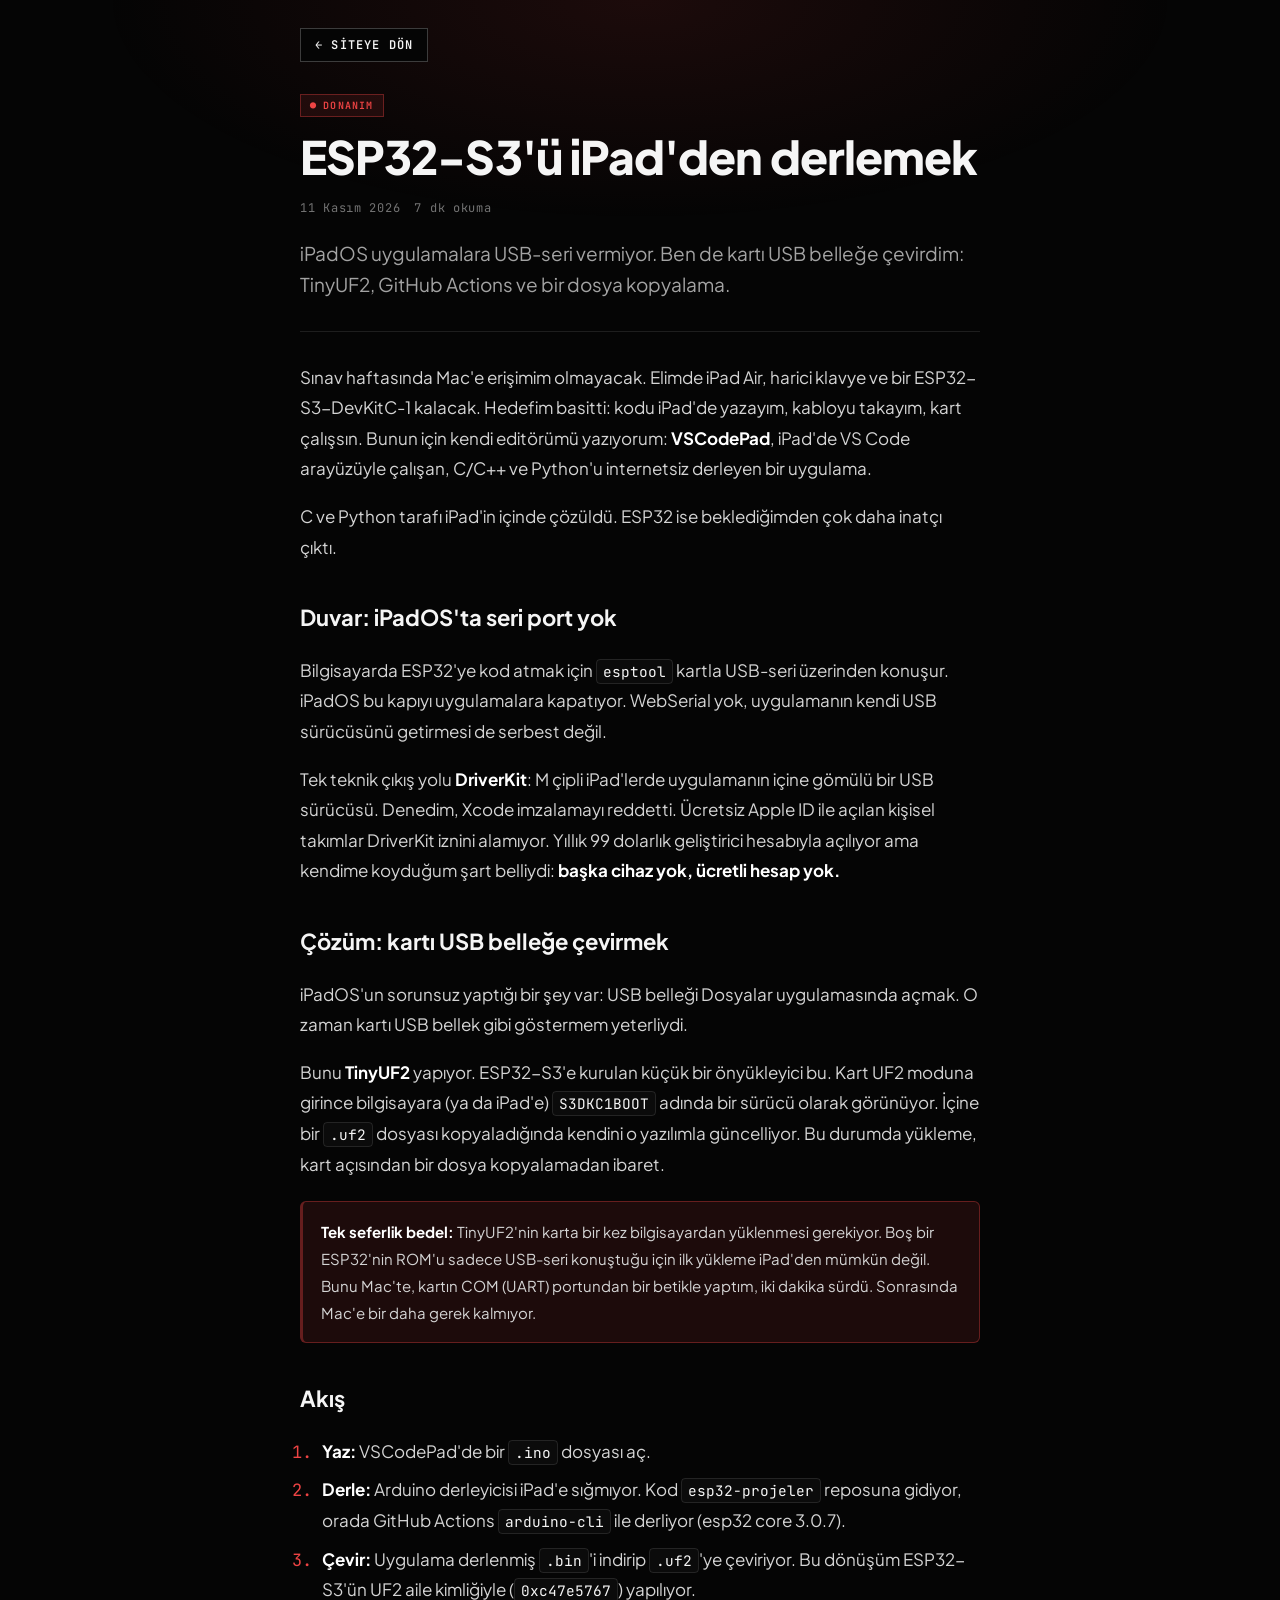
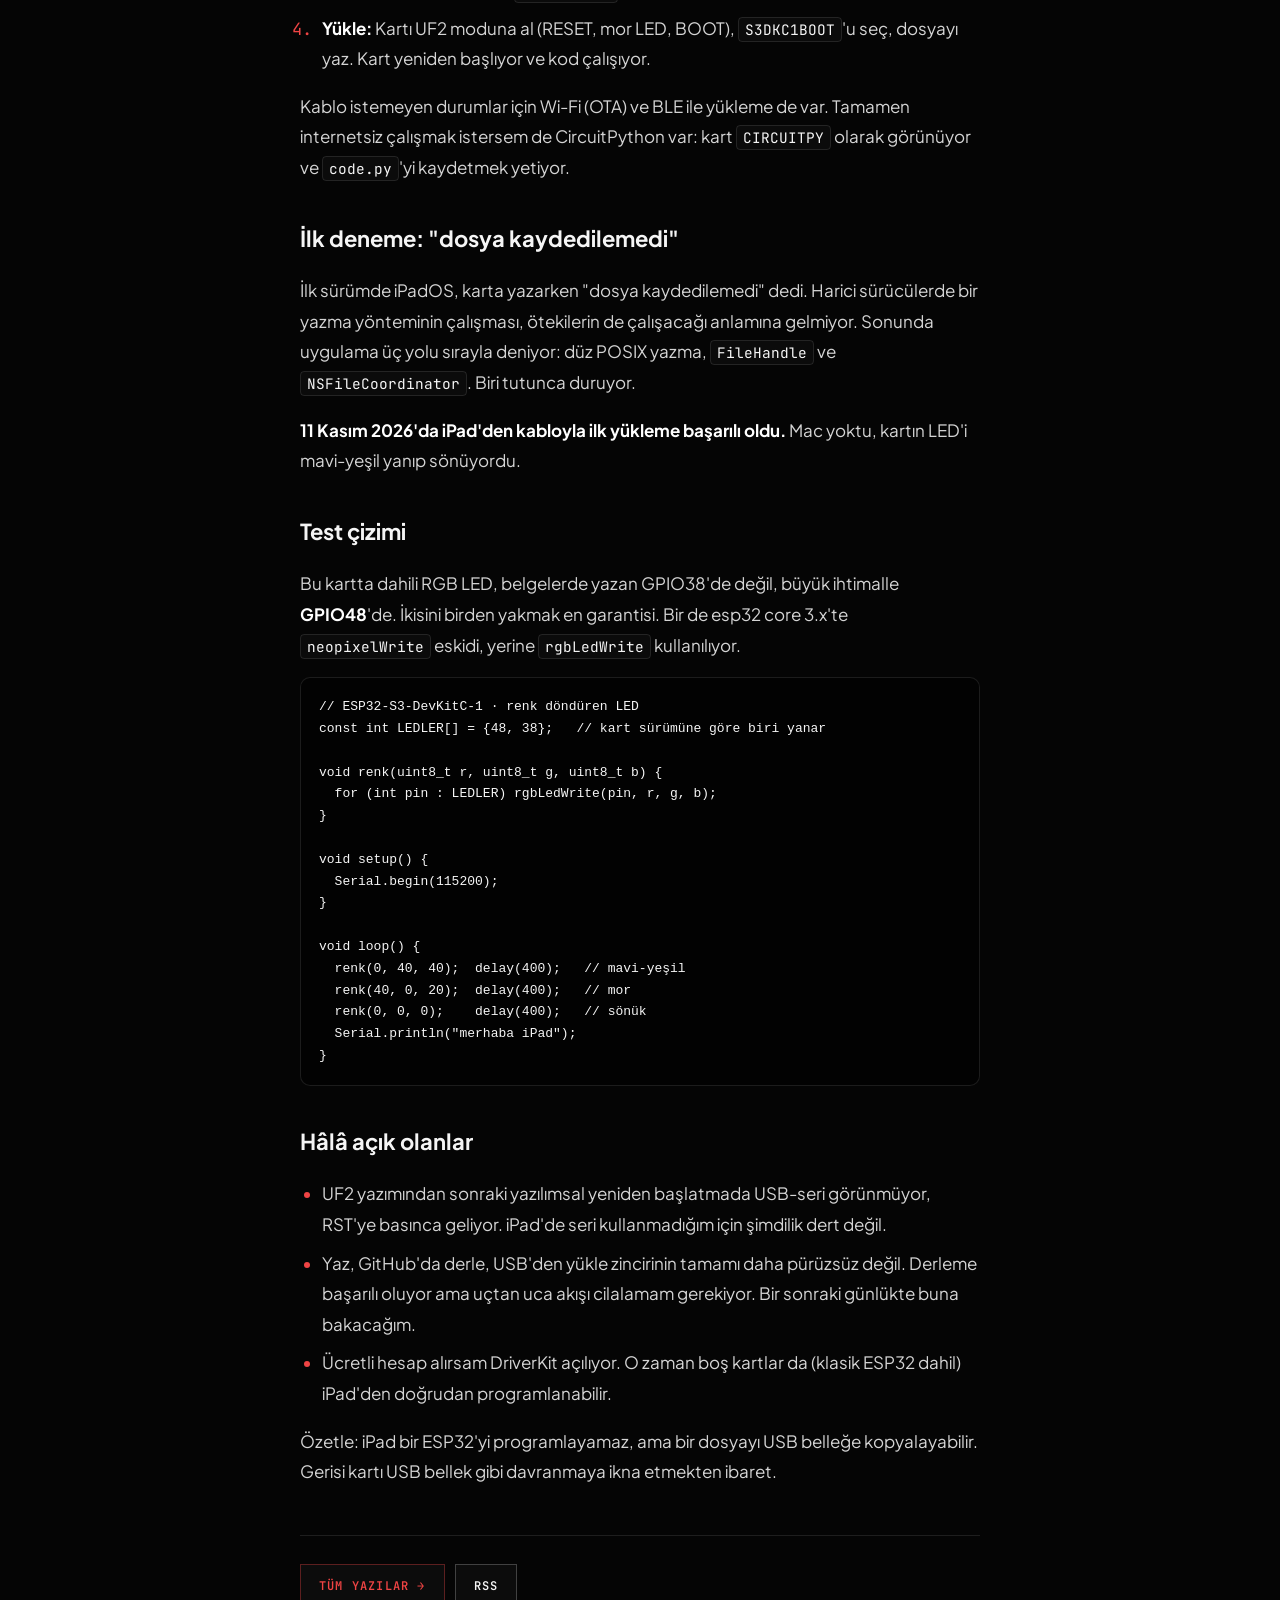
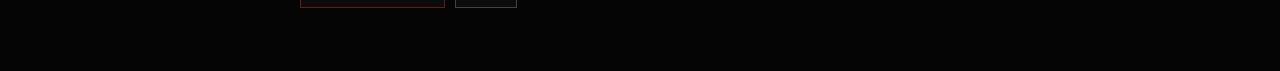
==== yazi/esp32-ipadden-derlemek/index.html @ 63885680 "İlk sürüm" ====
<!doctype html>
<html lang="tr">
<head>
<meta charset="utf-8">
<meta name="viewport" content="width=device-width, initial-scale=1">
<title>ESP32-S3&#x27;ü iPad&#x27;den derlemek · Kayra · Minik.Dev</title>
<meta name="description" content="iPadOS uygulamalara USB-seri vermiyor. Ben de kartı USB belleğe çevirdim: TinyUF2, GitHub Actions ve bir dosya kopyalama.">
<!-- OTOMATİK ÜRETİLDİ: tools/yayin.py. Elle düzenleme; content.js'i değiştirip betiği çalıştır. -->
<link rel="canonical" href="https://minikdev-web.vercel.app/yazi/esp32-ipadden-derlemek/">
<meta property="og:type" content="article">
<meta property="og:site_name" content="Kayra · Minik.Dev">
<meta property="og:locale" content="tr_TR">
<meta property="og:title" content="ESP32-S3&#x27;ü iPad&#x27;den derlemek">
<meta property="og:description" content="iPadOS uygulamalara USB-seri vermiyor. Ben de kartı USB belleğe çevirdim: TinyUF2, GitHub Actions ve bir dosya kopyalama.">
<meta property="og:url" content="https://minikdev-web.vercel.app/yazi/esp32-ipadden-derlemek/">
<meta property="og:image" content="https://minikdev-web.vercel.app/img/og.png">
<meta property="og:image:width" content="1200">
<meta property="og:image:height" content="630">
<meta name="twitter:card" content="summary_large_image">
<meta name="twitter:title" content="ESP32-S3&#x27;ü iPad&#x27;den derlemek">
<meta name="twitter:description" content="iPadOS uygulamalara USB-seri vermiyor. Ben de kartı USB belleğe çevirdim: TinyUF2, GitHub Actions ve bir dosya kopyalama.">
<meta name="twitter:image" content="https://minikdev-web.vercel.app/img/og.png">
<meta name="theme-color" content="#050505">
<link rel="alternate" type="application/rss+xml" title="Kayra · Minik.Dev" href="https://minikdev-web.vercel.app/feed.xml">
<meta property="article:published_time" content="2026-11-11">
<script type="application/ld+json">{"@context": "https://schema.org", "@type": "BlogPosting", "headline": "ESP32-S3'ü iPad'den derlemek", "description": "iPadOS uygulamalara USB-seri vermiyor. Ben de kartı USB belleğe çevirdim: TinyUF2, GitHub Actions ve bir dosya kopyalama.", "datePublished": "2026-11-11", "inLanguage": "tr", "author": {"@type": "Person", "name": "Kayra", "url": "https://minikdev-web.vercel.app/"}, "mainEntityOfPage": "https://minikdev-web.vercel.app/yazi/esp32-ipadden-derlemek/", "image": "https://minikdev-web.vercel.app/img/og.png"}</script>
<link rel="icon" href="/img/favicon.svg" type="image/svg+xml">
<link rel="apple-touch-icon" href="/img/apple-touch-icon.png">
<link rel="preconnect" href="https://fonts.googleapis.com">
<link rel="preconnect" href="https://fonts.gstatic.com" crossorigin>
<link href="https://fonts.googleapis.com/css2?family=Bebas+Neue&family=Instrument+Serif:ital@1&family=JetBrains+Mono:wght@400;600&family=Plus+Jakarta+Sans:wght@400;500;600;700;800&display=swap" rel="stylesheet">
<link rel="stylesheet" href="/css/style.css">
<style>
  .reader.sayfa{position:static;background:none;backdrop-filter:none;-webkit-backdrop-filter:none;animation:none}
  .yazi-alt{display:flex;flex-wrap:wrap;gap:10px;margin-top:48px;padding-top:28px;border-top:1px solid var(--line)}
  .yazi-meta{display:flex;gap:14px;font:12px var(--mono);letter-spacing:.06em;color:var(--dim)}
</style>
</head>
<body>
<div class="reader sayfa">
  <div class="reader-inner">
    <a class="reader-close" href="/#yazilar">← SİTEYE DÖN</a>
    <article>
      <span class="pill">DONANIM</span>
      <h1>ESP32-S3&#x27;ü iPad&#x27;den derlemek</h1>
      <div class="yazi-meta"><time datetime="2026-11-11">11 Kasım 2026</time><span>7 dk okuma</span></div>
      <p class="lede">iPadOS uygulamalara USB-seri vermiyor. Ben de kartı USB belleğe çevirdim: TinyUF2, GitHub Actions ve bir dosya kopyalama.</p>
      <div class="body">
        <p>Sınav haftasında Mac'e erişimim olmayacak. Elimde iPad Air, harici klavye ve bir ESP32-S3-DevKitC-1 kalacak. Hedefim basitti: kodu iPad'de yazayım, kabloyu takayım, kart çalışsın. Bunun için kendi editörümü yazıyorum: <b>VSCodePad</b>, iPad'de VS Code arayüzüyle çalışan, C/C++ ve Python'u internetsiz derleyen bir uygulama.</p>
        <p>C ve Python tarafı iPad'in içinde çözüldü. ESP32 ise beklediğimden çok daha inatçı çıktı.</p>

        <h3>Duvar: iPadOS'ta seri port yok</h3>
        <p>Bilgisayarda ESP32'ye kod atmak için <code>esptool</code> kartla USB-seri üzerinden konuşur. iPadOS bu kapıyı uygulamalara kapatıyor. WebSerial yok, uygulamanın kendi USB sürücüsünü getirmesi de serbest değil.</p>
        <p>Tek teknik çıkış yolu <b>DriverKit</b>: M çipli iPad'lerde uygulamanın içine gömülü bir USB sürücüsü. Denedim, Xcode imzalamayı reddetti. Ücretsiz Apple ID ile açılan kişisel takımlar DriverKit iznini alamıyor. Yıllık 99 dolarlık geliştirici hesabıyla açılıyor ama kendime koyduğum şart belliydi: <b>başka cihaz yok, ücretli hesap yok.</b></p>

        <h3>Çözüm: kartı USB belleğe çevirmek</h3>
        <p>iPadOS'un sorunsuz yaptığı bir şey var: USB belleği Dosyalar uygulamasında açmak. O zaman kartı USB bellek gibi göstermem yeterliydi.</p>
        <p>Bunu <b>TinyUF2</b> yapıyor. ESP32-S3'e kurulan küçük bir önyükleyici bu. Kart UF2 moduna girince bilgisayara (ya da iPad'e) <code>S3DKC1BOOT</code> adında bir sürücü olarak görünüyor. İçine bir <code>.uf2</code> dosyası kopyaladığında kendini o yazılımla güncelliyor. Bu durumda yükleme, kart açısından bir dosya kopyalamadan ibaret.</p>
        <div class="note"><b>Tek seferlik bedel:</b> TinyUF2'nin karta bir kez bilgisayardan yüklenmesi gerekiyor. Boş bir ESP32'nin ROM'u sadece USB-seri konuştuğu için ilk yükleme iPad'den mümkün değil. Bunu Mac'te, kartın COM (UART) portundan bir betikle yaptım, iki dakika sürdü. Sonrasında Mac'e bir daha gerek kalmıyor.</div>

        <h3>Akış</h3>
        <ol>
          <li><b>Yaz:</b> VSCodePad'de bir <code>.ino</code> dosyası aç.</li>
          <li><b>Derle:</b> Arduino derleyicisi iPad'e sığmıyor. Kod <code>esp32-projeler</code> reposuna gidiyor, orada GitHub Actions <code>arduino-cli</code> ile derliyor (esp32 core 3.0.7).</li>
          <li><b>Çevir:</b> Uygulama derlenmiş <code>.bin</code>'i indirip <code>.uf2</code>'ye çeviriyor. Bu dönüşüm ESP32-S3'ün UF2 aile kimliğiyle (<code>0xc47e5767</code>) yapılıyor.</li>
          <li><b>Yükle:</b> Kartı UF2 moduna al (RESET, mor LED, BOOT), <code>S3DKC1BOOT</code>'u seç, dosyayı yaz. Kart yeniden başlıyor ve kod çalışıyor.</li>
        </ol>
        <p>Kablo istemeyen durumlar için Wi-Fi (OTA) ve BLE ile yükleme de var. Tamamen internetsiz çalışmak istersem de CircuitPython var: kart <code>CIRCUITPY</code> olarak görünüyor ve <code>code.py</code>'yi kaydetmek yetiyor.</p>

        <h3>İlk deneme: "dosya kaydedilemedi"</h3>
        <p>İlk sürümde iPadOS, karta yazarken "dosya kaydedilemedi" dedi. Harici sürücülerde bir yazma yönteminin çalışması, ötekilerin de çalışacağı anlamına gelmiyor. Sonunda uygulama üç yolu sırayla deniyor: düz POSIX yazma, <code>FileHandle</code> ve <code>NSFileCoordinator</code>. Biri tutunca duruyor.</p>
        <p><b>11 Kasım 2026'da iPad'den kabloyla ilk yükleme başarılı oldu.</b> Mac yoktu, kartın LED'i mavi-yeşil yanıp sönüyordu.</p>

        <h3>Test çizimi</h3>
        <p>Bu kartta dahili RGB LED, belgelerde yazan GPIO38'de değil, büyük ihtimalle <b>GPIO48</b>'de. İkisini birden yakmak en garantisi. Bir de esp32 core 3.x'te <code>neopixelWrite</code> eskidi, yerine <code>rgbLedWrite</code> kullanılıyor.</p>
        <pre><code>// ESP32-S3-DevKitC-1 · renk döndüren LED
const int LEDLER[] = {48, 38};   // kart sürümüne göre biri yanar

void renk(uint8_t r, uint8_t g, uint8_t b) {
  for (int pin : LEDLER) rgbLedWrite(pin, r, g, b);
}

void setup() {
  Serial.begin(115200);
}

void loop() {
  renk(0, 40, 40);  delay(400);   // mavi-yeşil
  renk(40, 0, 20);  delay(400);   // mor
  renk(0, 0, 0);    delay(400);   // sönük
  Serial.println("merhaba iPad");
}</code></pre>

        <h3>Hâlâ açık olanlar</h3>
        <ul>
          <li>UF2 yazımından sonraki yazılımsal yeniden başlatmada USB-seri görünmüyor, RST'ye basınca geliyor. iPad'de seri kullanmadığım için şimdilik dert değil.</li>
          <li>Yaz, GitHub'da derle, USB'den yükle zincirinin tamamı daha pürüzsüz değil. Derleme başarılı oluyor ama uçtan uca akışı cilalamam gerekiyor. Bir sonraki günlükte buna bakacağım.</li>
          <li>Ücretli hesap alırsam DriverKit açılıyor. O zaman boş kartlar da (klasik ESP32 dahil) iPad'den doğrudan programlanabilir.</li>
        </ul>
        <p>Özetle: iPad bir ESP32'yi programlayamaz, ama bir dosyayı USB belleğe kopyalayabilir. Gerisi kartı USB bellek gibi davranmaya ikna etmekten ibaret.</p></div>
    </article>
    <div class="yazi-alt">
      <a class="btn" href="/#yazilar">TÜM YAZILAR →</a>
      <a class="btn ghost" href="/feed.xml">RSS</a>
    </div>
  </div>
</div>
</body>
</html>
---- css/style.css ----
/* ===== RENKLER VE FONTLAR: hepsi buradan değişir ===== */
:root{
  --bg:#050505; --surface:#0b0b0b; --card:rgba(15,15,15,.82); --card-hi:rgba(22,22,22,.92);
  --line:rgba(255,255,255,.10); --line2:rgba(255,255,255,.22);
  --text:#f5f5f5; --muted:#a3a3a3; --dim:#737373; --white:#fff;
  --red:#ef4444; --red-rgb:239,68,68; --red-dim:rgba(239,68,68,.10); --red-line:rgba(239,68,68,.35);
  --green:#4ade80; --amber:#fbbf24;
  --display:'Bebas Neue',Impact,sans-serif;
  --sans:'Plus Jakarta Sans',-apple-system,BlinkMacSystemFont,'Segoe UI',Roboto,sans-serif;
  --mono:'JetBrains Mono',ui-monospace,monospace;
  --script:'Instrument Serif',Georgia,serif;
  --ease:cubic-bezier(.16,1,.3,1);
  --r:14px;
}
*{box-sizing:border-box}
html{scroll-behavior:smooth;scroll-padding-top:90px}
body{margin:0;background:var(--bg);color:var(--text);font:16px/1.65 var(--sans);overflow-x:hidden;-webkit-font-smoothing:antialiased}
body::before{content:'';position:fixed;inset:0;pointer-events:none;z-index:-1;
  background:radial-gradient(ellipse 60% 35% at 50% 0%,rgba(var(--red-rgb),.10),transparent 70%)}
a{color:inherit;text-decoration:none}
img{max-width:100%;display:block}
button{font:inherit;color:inherit}
.wrap{max-width:1120px;margin:0 auto;padding:0 20px}
:focus-visible{outline:2px solid var(--red);outline-offset:3px}

/* ===== MENÜ ===== */
/* Sol üstteki düğme grubu */
.nav{position:fixed;top:14px;left:14px;z-index:50;display:flex;align-items:center;gap:10px;
  padding:5px 14px 5px 5px;border:1px solid var(--line);border-radius:40px;
  background:rgba(8,8,8,.72);backdrop-filter:blur(16px);-webkit-backdrop-filter:blur(16px)}
.nav-toggle{display:grid;align-content:center;justify-items:start;gap:4px;width:34px;height:34px;padding:0 9px;border:1px solid var(--line2);
  border-radius:50%;background:transparent;cursor:pointer;transition:.18s var(--ease)}
.nav-toggle i{display:block;height:1.5px;width:100%;background:var(--text);border-radius:2px;transition:.25s var(--ease)}
.nav-toggle i:nth-child(2){width:65%}
.nav-toggle:hover{border-color:var(--red);background:var(--red-dim)}
.nav-toggle:hover i:nth-child(2){width:100%}
.logo{display:flex;align-items:center;gap:8px;font:600 12px var(--mono);letter-spacing:.1em}
.logo b{display:grid;place-items:center;width:30px;height:30px;border-radius:8px;background:var(--red);color:var(--bg);font:400 18px var(--display)}

/* Soldan kayan menü */
.side-scrim{position:fixed;inset:0;z-index:97;background:rgba(0,0,0,.55);backdrop-filter:blur(3px);-webkit-backdrop-filter:blur(3px);
  opacity:0;pointer-events:none;transition:opacity .35s var(--ease)}
.side{position:fixed;top:0;left:0;bottom:0;z-index:98;display:flex;flex-direction:column;width:min(300px,84vw);padding:14px 14px 18px;
  border-right:1px solid var(--line);background:rgba(8,8,8,.94);backdrop-filter:blur(18px);-webkit-backdrop-filter:blur(18px);
  transform:translateX(-102%);transition:transform .4s var(--ease);overflow-y:auto;touch-action:pan-y}
.side::before{content:'';position:absolute;top:0;right:-1px;width:1px;height:120px;background:linear-gradient(var(--red),transparent)}
.side-open .side{transform:none;box-shadow:24px 0 60px rgba(0,0,0,.5)}
.side-open .side-scrim{opacity:1;pointer-events:auto}
.side.surukle,.side-scrim.surukle{transition:none}
.side-head{display:flex;align-items:center;justify-content:space-between;padding:5px 2px 5px 5px}
.side-close{display:grid;place-items:center;width:34px;height:34px;border:1px solid var(--line2);border-radius:50%;background:transparent;
  color:var(--muted);font-size:13px;cursor:pointer;transition:.18s var(--ease)}
.side-close:hover{color:var(--text);border-color:var(--red)}
.side-label{margin:28px 8px 10px;font:600 11px var(--mono);letter-spacing:.16em;color:var(--red)}
.side ul{list-style:none;margin:0;padding:0;display:grid;gap:2px}
.side ul a{position:relative;display:flex;align-items:baseline;gap:14px;padding:11px 12px;border-radius:10px;font:600 17px var(--sans);
  color:var(--muted);transition:.18s var(--ease)}
.side ul a span{font:11px var(--mono);letter-spacing:.08em;color:var(--dim);transition:color .18s}
.side ul a:hover{color:var(--text);background:rgba(255,255,255,.04)}
.side ul a.on{color:var(--text);background:var(--red-dim);box-shadow:inset 0 0 0 1px var(--red-line)}
.side ul a.on span{color:var(--red)}
.side ul a.on::before{content:'';position:absolute;left:-14px;top:12px;bottom:12px;width:3px;border-radius:0 3px 3px 0;background:var(--red)}
/* Açılırken bağlantılar sırayla kayarak gelir */
.side li{opacity:0;transform:translateX(-14px);transition:opacity .35s var(--ease),transform .35s var(--ease)}
.side-open .side li{opacity:1;transform:none}
.side-open .side li:nth-child(2){transition-delay:.04s}.side-open .side li:nth-child(3){transition-delay:.08s}
.side-open .side li:nth-child(4){transition-delay:.12s}.side-open .side li:nth-child(5){transition-delay:.16s}
.side-open .side li:nth-child(6){transition-delay:.2s}
.side-foot{display:flex;justify-content:space-between;align-items:center;gap:10px;margin-top:auto;padding:16px 8px 0;border-top:1px solid var(--line)}
.side-hint{font:10px var(--mono);letter-spacing:.1em;color:var(--dim)}
html.side-open{overflow:hidden}
.nav-status{font:11px var(--mono);color:var(--muted);letter-spacing:.06em;white-space:nowrap}
.nav-status::before{content:'●';color:var(--red);margin-right:6px;animation:pulse 2s infinite}
@keyframes pulse{50%{opacity:.25}}

/* ===== HERO ===== */
.hero{position:relative;padding-top:70px}
.backdrop{position:absolute;top:56px;left:0;right:0;margin:0;text-align:center;font:400 clamp(110px,25vw,340px)/.8 var(--display);
  letter-spacing:.02em;color:transparent;-webkit-text-stroke:1.5px rgba(var(--red-rgb),.5);user-select:none;pointer-events:none;white-space:nowrap}
.portrait{position:relative;z-index:1;width:min(300px,68vw);aspect-ratio:4/5;margin:clamp(70px,13vw,175px) auto 0;background:var(--red)}
.portrait::before{content:'';position:absolute;inset:-12px 12px 12px -12px;border:1px solid var(--line2);pointer-events:none}
.portrait::after{content:'';position:absolute;inset:auto 0 0;height:45%;background:linear-gradient(transparent,var(--bg));pointer-events:none}
.portrait img{position:absolute;inset:0;width:100%;height:100%;object-fit:cover;filter:grayscale(1) contrast(1.25);mix-blend-mode:multiply}
.portrait-ph{position:absolute;inset:0;display:flex;flex-direction:column;align-items:center;justify-content:center;gap:6px;color:rgba(0,0,0,.65)}
.portrait-ph b{font:400 160px/.8 var(--display)}
.portrait-ph span{font:600 10px/1.5 var(--mono);letter-spacing:.14em;text-align:center}
.portrait.has-img .portrait-ph{display:none}
/* Fotoğraf giriş animasyonu: ajan çerçeveyi kurunca (taslak/insa kalkınca) bir kez oynar.
   Kırmızı tarama çizgisi yukarıdan aşağı iner, fotoğraf arkasından açılır, sonda kısa bir glitch. */
.portrait .scan{position:absolute;left:-6%;right:-6%;top:0;height:2px;z-index:2;opacity:0;pointer-events:none;
  background:#fff;box-shadow:0 0 12px 3px rgba(var(--red-rgb),.9),0 0 30px 8px rgba(var(--red-rgb),.45)}
.portrait.has-img:not(.taslak):not(.insa) img{animation:fotoAc 1.15s var(--ease) both,fotoGlitch .4s steps(2) 1.15s both}
.portrait.has-img:not(.taslak):not(.insa) .scan{animation:fotoTara 1.15s var(--ease) both}
.portrait.has-img:not(.taslak):not(.insa)::before{animation:cerceve .9s var(--ease) .2s both}
@keyframes fotoAc{
  0%{clip-path:inset(0 0 100% 0);filter:grayscale(1) contrast(2.2) brightness(1.8)}
  70%{clip-path:inset(0 0 0 0);filter:grayscale(1) contrast(1.6) brightness(1.2)}
  100%{clip-path:inset(0 0 0 0);filter:grayscale(1) contrast(1.25)}}
@keyframes fotoTara{0%{top:0;opacity:0}8%{opacity:1}80%{top:calc(100% - 2px);opacity:1}100%{top:calc(100% - 2px);opacity:0}}
@keyframes fotoGlitch{0%{transform:translateX(-4px)}50%{transform:translateX(3px)}100%{transform:none}}
@keyframes cerceve{from{transform:translate(12px,-12px);opacity:0}to{transform:none;opacity:1}}

/* ESP32 çizimi (öne çıkan Donanım yazısının kapağı) */
.esp{position:absolute;top:44%;left:50%;width:min(88%,460px);transform:translate(-50%,-50%) rotate(-8deg);overflow:visible;
  filter:drop-shadow(0 18px 30px rgba(0,0,0,.6));transition:transform .5s var(--ease)}
.featured:hover .esp{transform:translate(-50%,-52%) rotate(-5deg) scale(1.03)}
.esp-pcb{fill:#0d0d0d;stroke:rgba(255,255,255,.28);stroke-width:1.2}
.esp-pin{fill:#1a1a1a;stroke:rgba(255,255,255,.35);stroke-width:.8;animation:espPin 3.2s linear infinite;animation-delay:calc(var(--i) * .12s)}
.esp-trace{fill:none;stroke:rgba(var(--red-rgb),.28);stroke-width:1.4}
.esp-sig{fill:none;stroke:var(--red);stroke-width:2;stroke-linecap:round;stroke-dasharray:14 400;animation:espSig 2.4s linear infinite}
.esp-sig.b{animation-delay:1.2s}
.esp-usb{fill:#1d1d1d;stroke:rgba(255,255,255,.5);stroke-width:1}
.esp-usb-in{fill:#050505}
.esp-btn{fill:#141414;stroke:rgba(255,255,255,.3)}
.esp-btn-c{fill:#2a2a2a;stroke:rgba(255,255,255,.45)}
.esp-ic{fill:#141414;stroke:rgba(255,255,255,.25)}
.esp-led{fill:#fff;stroke:rgba(255,255,255,.4);animation:espLed 3s linear infinite}
.esp-led-glow{fill:var(--red);animation:espLedGlow 3s linear infinite}
.esp-pwr{fill:var(--green);animation:pulse 2s infinite}
.esp-mod{fill:#101010;stroke:rgba(255,255,255,.3)}
.esp-shield{fill:#1c1c1c;stroke:rgba(255,255,255,.55);stroke-width:1.2}
.esp-ant{fill:none;stroke:rgba(var(--red-rgb),.8);stroke-width:2}
.esp-chip{font:400 22px var(--display);letter-spacing:.06em;fill:#f5f5f5;text-anchor:middle}
.esp-lbl{font:600 8px var(--mono);letter-spacing:.12em;fill:rgba(255,255,255,.5)}
.esp-lbl.c{text-anchor:middle}
@keyframes espSig{from{stroke-dashoffset:14}to{stroke-dashoffset:-260}}
@keyframes espPin{0%,8%{fill:var(--red)}16%,100%{fill:#1a1a1a}}
@keyframes espLed{0%,100%{fill:#ef4444}33%{fill:#4ade80}66%{fill:#60a5fa}}
@keyframes espLedGlow{0%,100%{fill:#ef4444;opacity:.9}33%{fill:#4ade80;opacity:.7}66%{fill:#60a5fa;opacity:.8}}
@media (prefers-reduced-motion:reduce){
  .portrait img,.portrait .scan,.portrait::before,.esp *{animation:none!important}
}
.photo-badge{position:absolute;z-index:2;left:-18px;bottom:18px;padding:6px 10px;background:var(--bg);border:1px solid var(--red-line);
  font:600 11px var(--mono);letter-spacing:.1em;white-space:nowrap}
.photo-badge::before{content:'●';color:var(--red);margin-right:6px}

.hero-text{position:relative;z-index:2;margin-top:28px}
.hello{margin:0;font:italic 400 34px/1.1 var(--script);color:var(--text)}
.name{display:inline-block;margin:6px 0 18px;padding:6px 14px 0;background:var(--red);color:var(--bg);font:400 clamp(56px,9vw,96px)/.9 var(--display);letter-spacing:.02em}
.chip-role{display:table;margin:0 0 22px;padding:7px 12px;border:1px solid var(--line2);font:600 11px var(--mono);letter-spacing:.12em}
.chip-role::before{content:'●';color:var(--red);margin-right:8px}
.lead{max-width:620px;margin:0 0 28px;font-size:18px;color:var(--muted)}
.lead b{color:var(--white);font-weight:700}
.actions{display:flex;flex-wrap:wrap;gap:12px}
.btn{display:inline-flex;align-items:center;gap:8px;padding:13px 18px;border:1px solid var(--line2);background:var(--card);
  font:600 12px var(--mono);letter-spacing:.1em;color:var(--text);cursor:pointer;transition:.18s var(--ease)}
.btn:first-child,.contact .btn{color:var(--red);border-color:var(--red-line)}
.btn:hover{border-color:var(--red);background:var(--red);color:var(--bg)}
.btn:disabled{opacity:.4;cursor:not-allowed}
.btn:disabled:hover{background:var(--card);color:var(--red)}

.stats{display:grid;grid-template-columns:repeat(3,1fr);margin:56px 0 28px;border-top:1px solid var(--line);border-bottom:1px solid var(--line)}
.stats div{padding:18px 8px;font:12px var(--mono);color:var(--muted)}
.stats div+div{border-left:1px solid var(--line);padding-left:20px}
.stats b{font:600 22px var(--mono);color:var(--red);margin-right:6px}
.now{list-style:none;margin:0 0 18px;padding:0;display:grid;gap:12px}
.now li{position:relative;padding:18px 20px;border:1px solid var(--line);border-radius:var(--r);background:var(--card);transition:.25s var(--ease)}
.now li:hover{border-color:var(--red-line);transform:translateX(4px)}
.now .no{font:600 12px var(--mono);color:var(--muted)}
.now h3{margin:4px 0 2px;font-size:18px}
.now p{margin:0;color:var(--muted);font-size:14px}
.tag{display:inline-block;padding:3px 8px;border:1px solid var(--line2);font:600 10px var(--mono);letter-spacing:.1em;color:var(--muted);white-space:nowrap}
.now .tag{position:absolute;top:16px;right:16px}
.chips{display:flex;flex-wrap:wrap;gap:8px;list-style:none;margin:0;padding:0}
.chips li{padding:5px 10px;border:1px solid var(--line);background:var(--surface);font:12px var(--mono);color:var(--muted)}

/* ===== BÖLÜM ORTAK ===== */
.sec{padding-top:110px}
.sec-meta{display:flex;justify-content:space-between;gap:12px;margin-bottom:40px;font:11px var(--mono);letter-spacing:.08em;color:var(--dim)}
.eyebrow{margin:0 0 8px;font:600 11px var(--mono);letter-spacing:.16em;color:var(--red)}
.sec-title{margin:0 0 12px;font:800 clamp(34px,5vw,52px)/1.08 var(--sans);letter-spacing:-.02em}
.sec-lead{max-width:600px;margin:0 0 32px;color:var(--muted)}
.card{border:1px solid var(--line);border-radius:var(--r);background:var(--card);transition:border-color .25s var(--ease),background .25s var(--ease),transform .25s var(--ease)}
.pill{display:inline-flex;align-items:center;gap:6px;padding:4px 9px;border:1px solid var(--red-line);background:var(--red-dim);
  font:600 10px var(--mono);letter-spacing:.12em;color:var(--red);white-space:nowrap}
.pill::before{content:'●'}
.pill.live{color:var(--green);border-color:rgba(74,222,128,.35);background:rgba(74,222,128,.08)}
.pill.wip{color:var(--amber);border-color:rgba(251,191,36,.35);background:rgba(251,191,36,.08)}
.pill.paused{color:var(--dim);border-color:var(--line2);background:transparent}
.draft{font:600 10px var(--mono);letter-spacing:.12em;color:var(--amber)}

/* Kayarak beliren öğeler */
.rv{opacity:0;transform:translateY(18px);transition:opacity .7s var(--ease),transform .7s var(--ease)}
.rv.in{opacity:1;transform:none}

/* ===== HAKKIMDA ===== */
.about{display:grid;grid-template-columns:1.2fr 1fr;gap:40px;padding:32px}
.about-text p{margin:0 0 16px;color:var(--muted)}
.about-text blockquote{margin:24px 0 0;padding-left:16px;border-left:2px solid var(--red);font:italic 22px/1.35 var(--script);color:var(--text)}
.principles{list-style:none;margin:0;padding:0;display:grid;gap:22px}
.principles li{display:grid;grid-template-columns:34px 1fr}
.principles .no{font:600 12px var(--mono);color:var(--red);padding-top:3px}
.principles h3{margin:0 0 4px;font-size:16px}
.principles p{margin:0;font-size:14px;color:var(--muted)}

/* ===== YAZILAR ===== */
.featured{display:grid;grid-template-columns:1.1fr 1fr;overflow:hidden;cursor:pointer;margin-bottom:40px}
.featured:hover{border-color:var(--red-line)}
.cover{position:relative;min-height:260px;background:
  repeating-linear-gradient(135deg,rgba(var(--red-rgb),.12) 0 1px,transparent 1px 14px),
  radial-gradient(circle at 30% 40%,rgba(var(--red-rgb),.35),transparent 60%),var(--surface);overflow:hidden}
.cover img{position:absolute;inset:0;width:100%;height:100%;object-fit:cover}
.cover span{position:absolute;left:18px;bottom:10px;font:400 clamp(60px,9vw,110px)/.8 var(--display);color:transparent;-webkit-text-stroke:1px rgba(255,255,255,.35)}
.featured-body{padding:30px;display:flex;flex-direction:column;gap:12px}
.featured-body h3{margin:0;font-size:clamp(24px,3vw,32px);line-height:1.15;letter-spacing:-.01em}
.featured-body p{margin:0;color:var(--muted)}
.post-meta{display:flex;flex-wrap:wrap;gap:12px;align-items:center;font:11px var(--mono);letter-spacing:.08em;color:var(--dim)}
.read-more{margin-top:auto;font:600 12px var(--mono);letter-spacing:.1em;color:var(--red)}

.filters{display:flex;flex-wrap:wrap;gap:8px;margin-bottom:20px}
.filters button{padding:8px 14px;border:1px solid var(--line);border-radius:30px;background:transparent;font:500 13px var(--sans);color:var(--muted);cursor:pointer;transition:.18s var(--ease)}
.filters button:hover{color:var(--text);border-color:var(--line2)}
.filters button[aria-selected="true"]{color:var(--text);background:var(--red-dim);border-color:var(--red-line)}
.filters small{font:11px var(--mono);color:var(--dim);margin-left:4px}

.post-grid,.proj-grid{display:grid;grid-template-columns:repeat(3,1fr);gap:16px}
.post{display:flex;flex-direction:column;gap:10px;padding:22px;cursor:pointer;text-align:left}
.post:hover,.proj:hover{border-color:var(--red-line);background:var(--card-hi);transform:translateY(-3px)}
.post .code{font:600 11px var(--mono);color:var(--red)}
.post h3{margin:0;font-size:18px;line-height:1.3}
.post p{margin:0;font-size:14px;color:var(--muted)}
.post .post-meta{margin-top:auto;padding-top:10px;border-top:1px solid var(--line)}
.empty{grid-column:1/-1;padding:40px;text-align:center;border:1px dashed var(--line2);border-radius:var(--r);color:var(--dim);font:13px var(--mono)}

/* ===== PROJELER ===== */
.flagship{position:relative;padding:30px;margin-bottom:40px;overflow:hidden}
.flagship::before{content:'';position:absolute;top:-120px;right:-120px;width:360px;height:360px;border-radius:50%;
  background:radial-gradient(rgba(var(--red-rgb),.16),transparent 70%);pointer-events:none}
.flag-top{display:flex;flex-wrap:wrap;justify-content:space-between;gap:12px;margin-bottom:18px}
.flag-meta{font:11px var(--mono);color:var(--dim)}
.flagship h3{margin:0 0 10px;font-size:clamp(24px,3vw,30px);letter-spacing:-.01em}
.flagship > p{max-width:720px;margin:0 0 22px;color:var(--muted)}
.flag-stats{display:grid;grid-template-columns:repeat(4,1fr);gap:10px;margin-bottom:28px}
.flag-stats div{padding:14px;border:1px solid var(--line);border-radius:10px;background:var(--surface);text-align:center}
.flag-stats b{display:block;font:600 20px var(--mono);color:var(--red)}
.flag-stats span{font-size:12px;color:var(--muted)}
.layers-head{display:flex;justify-content:space-between;margin-bottom:12px;font:600 11px var(--mono);letter-spacing:.1em;color:var(--muted)}
.layers-head span:last-child{color:var(--dim);font-weight:400}
.layers{display:grid;grid-template-columns:240px 1fr;gap:16px}
.layer-tabs{display:flex;flex-direction:column;gap:6px}
.layer-tabs button{padding:11px 14px;border:1px solid var(--line);border-radius:10px;background:transparent;text-align:left;font:500 13px var(--mono);color:var(--muted);cursor:pointer;transition:.18s var(--ease)}
.layer-tabs button:hover{color:var(--text)}
.layer-tabs button[aria-selected="true"]{color:var(--text);border-color:var(--red-line);background:var(--red-dim)}
.layer-panel{padding:24px;border:1px solid var(--line);border-radius:10px;background:var(--surface)}
.layer-panel .eyebrow{margin-bottom:10px}
.layer-panel h4{margin:0 0 10px;font-size:20px}
.layer-panel p{margin:0 0 16px;color:var(--muted)}
.tags{display:flex;flex-wrap:wrap;gap:6px}

.proj{display:flex;flex-direction:column;gap:10px;padding:22px}
.proj-top{display:flex;justify-content:space-between;gap:8px;font:11px var(--mono);color:var(--dim)}
.proj h3{margin:0;font-size:18px}
.proj p{margin:0;font-size:14px;color:var(--muted)}
.proj .tags{margin-top:auto}
.pill.active{color:var(--green);border-color:rgba(74,222,128,.35);background:rgba(74,222,128,.08)}
.proj-link{font:600 11px var(--mono);letter-spacing:.08em;color:var(--red);white-space:nowrap}
.proj-link:hover{color:var(--white)}
.proj-gh{display:flex;flex-wrap:wrap;gap:4px 14px;padding-top:10px;border-top:1px solid var(--line);font:11px var(--mono);color:var(--dim)}
.proj-gh b{color:var(--red);font-weight:600}
.flag-meta a{color:var(--red)}
.flag-meta a:hover{color:var(--white)}

/* GitHub şeridi: projeler bölümünde, filtrelerin üstünde */
.gh-strip{display:flex;flex-wrap:wrap;align-items:center;gap:8px 22px;margin:0 0 18px;padding:12px 16px;
  border:1px solid var(--line);border-left:2px solid var(--red);border-radius:10px;background:var(--surface);font:12px var(--mono);color:var(--muted)}
.gh-strip a{color:var(--red);font-weight:600;letter-spacing:.06em}
.gh-strip a:hover{color:var(--white)}
.gh-strip b{color:var(--text);font-weight:600}
.gh-strip small{font-size:11px;color:var(--dim)}
.gh-strip .dim{color:var(--dim)}

/* ===== AJAN HATTI ===== */
.pipe{display:grid;grid-template-columns:1fr 1.15fr;gap:20px;padding:24px}
.agents{list-style:none;margin:0;padding:0;display:grid;gap:10px}
.agents li{position:relative;display:grid;grid-template-columns:40px 1fr;gap:12px;align-items:center;padding:14px;border:1px solid var(--line);border-radius:10px;background:var(--surface);transition:.3s var(--ease)}
.agents li+li::before{content:'';position:absolute;left:33px;top:-11px;width:1px;height:10px;background:var(--line2)}
.agents .av{display:grid;place-items:center;width:40px;height:40px;border-radius:50%;border:1px solid var(--line2);font:600 12px var(--mono);color:var(--muted)}
.agents h4{margin:0;font-size:15px}
.agents p{margin:0;font-size:13px;color:var(--muted)}
.agents li.on{border-color:var(--red-line);background:var(--red-dim)}
.agents li.on .av{border-color:var(--red);background:var(--red);color:var(--bg)}
.term{display:flex;flex-direction:column;border:1px solid var(--line);border-radius:10px;background:#020202;overflow:hidden;min-height:300px}
.term-bar{display:flex;align-items:center;gap:6px;padding:10px 12px;border-bottom:1px solid var(--line);font:11px var(--mono);color:var(--dim)}
.term-bar i{width:9px;height:9px;border-radius:50%;background:var(--line2)}
.term-bar span{margin-left:6px}
.term-live{margin-left:auto!important;color:var(--red)}
.term-body{flex:1;list-style:none;margin:0;padding:14px;font:12.5px/1.75 var(--mono);color:var(--muted);display:flex;flex-direction:column;justify-content:flex-end;overflow:hidden}
.term-body li{animation:line .35s var(--ease)}
.term-body .t{color:var(--dim);margin-right:8px}
.term-body .a{color:var(--red);margin-right:8px}
.term-body li:last-child::after{content:'▍';color:var(--red);margin-left:4px;animation:pulse 1s steps(1) infinite}
@keyframes line{from{opacity:0;transform:translateY(6px)}}

/* ===== MEDYA ===== */
.media-grid{display:grid;grid-template-columns:repeat(auto-fill,minmax(250px,1fr));gap:16px}
.media{display:grid;grid-template-columns:44px 1fr auto;gap:14px;align-items:center;padding:20px}
.media:hover{border-color:var(--red-line);background:var(--card-hi);transform:translateY(-3px)}
.media .ic{display:grid;place-items:center;width:44px;height:44px;border-radius:10px;border:1px solid var(--line2);color:var(--text)}
.media .ic svg{width:20px;height:20px}
.media h3{margin:0;font-size:16px}
.media p{margin:0;font:12px var(--mono);color:var(--muted)}
.media .arrow{font:16px var(--mono);color:var(--red)}
.media.todo{border-style:dashed;cursor:default}
.media.todo:hover{transform:none;background:var(--card)}
.media.todo .arrow{font-size:10px;letter-spacing:.1em;color:var(--amber)}

/* ===== İLETİŞİM ===== */
.contact{text-align:center;padding-bottom:40px}
.contact .sec-lead{margin-left:auto;margin-right:auto}
.contact-title{margin:0 0 14px;font:400 clamp(54px,10vw,120px)/.9 var(--display);letter-spacing:.01em}
.contact-row{display:flex;flex-wrap:wrap;justify-content:center;align-items:center;gap:14px}
.mail{padding:13px 18px;border:1px solid var(--line);font:15px var(--mono)}
.mail.todo{color:var(--amber);border-style:dashed}
.mail a:hover{color:var(--red)}
.mail.alt{color:var(--muted);font-size:13px}
.dm-row{display:flex;flex-wrap:wrap;justify-content:center;gap:10px;margin-top:14px}
.btn.dm svg{width:16px;height:16px}
.btn.dm:hover{color:var(--red);border-color:var(--red-line)}
.foot{display:flex;flex-wrap:wrap;justify-content:space-between;gap:10px;padding-top:30px;padding-bottom:30px;margin-top:60px;border-top:1px solid var(--line);font:11px var(--mono);color:var(--dim)}

/* ===== OKUYUCU ===== */
.reader{position:fixed;inset:0;z-index:100;overflow-y:auto;background:rgba(5,5,5,.96);backdrop-filter:blur(8px);-webkit-backdrop-filter:blur(8px);animation:fade .3s var(--ease)}
.reader[hidden]{display:none}
@keyframes fade{from{opacity:0}}
.reader-inner{max-width:720px;margin:0 auto;padding:30px 20px 80px}
.reader-close{position:sticky;top:16px;padding:8px 14px;border:1px solid var(--line2);background:var(--bg);font:600 12px var(--mono);letter-spacing:.1em;cursor:pointer}
.reader-close:hover{border-color:var(--red);color:var(--red)}
.reader article{margin-top:34px}
.reader h1{margin:14px 0 18px;font:800 clamp(32px,5vw,46px)/1.1 var(--sans);letter-spacing:-.02em}
.reader .lede{font-size:19px;color:var(--muted);margin:22px 0 30px;padding-bottom:30px;border-bottom:1px solid var(--line)}
.reader .body{font-size:17px;line-height:1.8}
.reader .body h3{margin:36px 0 10px;font-size:22px}
.reader .body p{color:#d4d4d4}
.reader .body a{color:var(--red);text-decoration:underline}
.reader .body pre{padding:18px;border:1px solid var(--line);border-radius:10px;background:#020202;overflow-x:auto;font:13px/1.6 var(--mono)}
.reader .body img{border-radius:10px;margin:20px 0}
.reader .body b{color:var(--white)}
.reader .body ol,.reader .body ul{padding-left:22px;color:#d4d4d4}
.reader .body li{margin-bottom:8px}
.reader .body li::marker{color:var(--red);font-family:var(--mono)}
.reader .body :not(pre)>code{padding:2px 6px;border:1px solid var(--line);border-radius:4px;background:var(--surface);font:.85em var(--mono);color:var(--text)}
.reader .body .note{margin:22px 0;padding:16px 18px;border:1px solid var(--red-line);border-left-width:3px;background:var(--red-dim);border-radius:6px;font-size:15px;color:#d4d4d4}

.toast{position:fixed;left:50%;bottom:24px;z-index:120;transform:translate(-50%,20px);opacity:0;padding:10px 16px;border:1px solid var(--red-line);background:var(--bg);font:12px var(--mono);pointer-events:none;transition:.3s var(--ease)}
.toast.show{opacity:1;transform:translate(-50%,0)}

/* ===== MOBİL ===== */
@media (max-width:900px){
  .post-grid,.proj-grid{grid-template-columns:repeat(2,1fr)}
  .about,.pipe,.featured{grid-template-columns:1fr}
  .layers{grid-template-columns:1fr}
  .layer-tabs{flex-direction:row;overflow-x:auto;padding-bottom:4px}
  .layer-tabs button{flex:none}
}
@media (max-width:720px){
  .nav{top:10px;left:10px}
  .side-hint{display:none}
}
@media (max-width:600px){
  .post-grid,.proj-grid{grid-template-columns:1fr}
  .flag-stats{grid-template-columns:repeat(2,1fr)}
  .stats div{padding:14px 4px;font-size:11px}
  .stats div+div{padding-left:10px}
  .stats b{display:block;font-size:20px}
  .about,.flagship,.pipe,.featured-body{padding:20px}
  .sec{padding-top:80px}
  .photo-badge{left:-8px}
  .media{padding:16px}
}
@media (prefers-reduced-motion:reduce){
  *,*::before,*::after{animation:none!important;transition:none!important}
  .rv{opacity:1;transform:none}
  html{scroll-behavior:auto}
}

/* ===== AJANLAR (js/ajanlar.js) ===== */
/* JS sayfayı taslağa çevirene kadar içerik görünmesin */
.boot main,.boot .nav,.boot .side,.boot .foot{visibility:hidden}

/* TASLAK: gri metin satırları + kesik çerçeve, içerik gizli */
.taslak{
  --skel:repeating-linear-gradient(180deg,rgba(255,255,255,.07) 0 .62em,transparent .62em 1.35em);
  color:transparent!important;-webkit-text-stroke-color:rgba(255,255,255,.08)!important;
  background:var(--skel)!important;border-color:transparent!important;box-shadow:none!important;
  outline:1px dashed rgba(255,255,255,.18);outline-offset:-1px;border-radius:6px;
  transition:outline-color .3s}
.taslak *{visibility:hidden}
.taslak::before,.taslak::after{opacity:.25}
/* İNŞA: ajan üzerinde çalışırken */
/* Seçim kutusunu ajan tuvalde çiziyor; parçanın kendi çerçevesi gizlensin */
.insa{outline-color:transparent!important}
.taslak.insa{outline-offset:-1px;
  background:linear-gradient(100deg,transparent 35%,rgba(var(--red-rgb),.16) 50%,transparent 65%) 0 0/250% 100%,var(--skel)!important;
  animation:insa 1s linear infinite}
@keyframes insa{from{background-position:150% 0,0 0}to{background-position:-100% 0,0 0}}
.yapildi{animation:kur .6s var(--ease)}
@keyframes kur{from{opacity:.2;filter:blur(3px)}}
/* Yazı efekti: daktiloda henüz yazılmamış kısım şeffaf, imleç yer kaplamaz */
.yz-gizli{color:transparent!important;-webkit-text-stroke-color:transparent!important}
.yz-imlec{position:relative}
.yz-imlec::after{content:'▍';position:absolute;left:0;top:0;color:var(--red);animation:pulse .7s steps(1) infinite}
.checked{outline:2px solid var(--green)!important;outline-offset:3px!important}

/* İmleçler */
.ajan-katman{position:fixed;inset:0;z-index:90;pointer-events:none}
.ajan-katman[hidden]{display:none}
.ajan-tuval{position:absolute;inset:0;width:100%;height:100%}
@property --c{syntax:'<color>';inherits:true;initial-value:#ffffff}
.ajan{position:absolute;top:0;left:0;color:var(--c);will-change:transform;transition:opacity .5s var(--ease),--c .6s var(--ease)}
/* Çok ekipli ajan: renk değiştirince etiketi kısa bir parlar */
.ajan.renk-dondu .ajan-ad{animation:renkDondu .7s var(--ease)}
@keyframes renkDondu{0%{transform:scale(1.35);box-shadow:0 0 0 3px var(--c)}100%{transform:none;box-shadow:0 0 0 0 transparent}}
/* Ekranda değil (çıkıp gitti / henüz girmedi) */
.ajan.yok{opacity:0;visibility:hidden;transition:none}
/* İşi bitti, en yakın kenardan çıkıyor: giderken söner */
.ajan.cikiyor{opacity:.35;transition:opacity 1.1s var(--ease)}
.ajan.cikiyor .ajan-ad{opacity:.5}
.ajan svg{display:block;filter:drop-shadow(0 1px 3px rgba(0,0,0,.85))}
/* Seçim yaparken ok yerine artı imleci */
.ajan .ajan-arti{display:none;position:absolute;left:-8.5px;top:-8.5px}
.ajan.sec .ajan-ok{visibility:hidden}
.ajan.sec .ajan-arti{display:block}
.ajan-ad{position:absolute;left:11px;top:12px;padding:2px 4px;border-radius:3px;background:var(--c);color:#050505;font:600 8.5px/1.2 var(--mono);letter-spacing:.04em;white-space:nowrap;opacity:.85}
.ajan.acik .ajan-ad{font-size:10px;padding:2px 6px;opacity:1}
.ajan.konusuyor,.ajan.acik{z-index:2}
.balon{position:absolute;left:14px;bottom:10px;max-width:190px;width:max-content;overflow-wrap:anywhere;padding:5px 9px;border:1px solid var(--c);border-radius:9px 9px 9px 2px;
  background:rgba(8,8,8,.94);color:var(--text);font:11px/1.35 var(--mono);opacity:0;transform:translateY(4px) scale(.96);transform-origin:0 100%;transition:opacity .2s,transform .2s}
.ajan.konusuyor .balon{opacity:1;transform:none}
/* Kavga: sinirlenen ajan titrer, balonu kırmızılaşır; arbedede etiketi kırmızı yanar */
.ajan.sinirli .ajan-ok{animation:titre .14s steps(2) infinite}
/* Arbede: imleç küçülüp kaybolur, yerine ekip renginde çöp adam fırlar; yumruk + tekme atar */
.ajan .ajan-ok{transition:opacity .18s,transform .18s}
.ajan.arbede .ajan-ok{opacity:0;transform:scale(.3)}
.ajan-cop{position:absolute;left:-11px;top:-34px;overflow:visible;pointer-events:none;opacity:0;
  transform-origin:11px 34px;transform:scale(calc(var(--yon,1) * .2),.2);transition:opacity .2s,transform .3s cubic-bezier(.3,1.7,.5,1)}
.ajan.arbede .ajan-cop{opacity:1;transform:scale(var(--yon,1),1)}
.ajan-cop path{transform-box:view-box}
.cop-kol-on,.cop-kol-arka{transform-origin:11px 13.5px}
.cop-bacak-on,.cop-bacak-arka{transform-origin:11px 22px}
.ajan.arbede .cop-kol-on{animation:yumruk .18s ease-in-out infinite alternate;animation-delay:calc(var(--yon,1) * -.09s)}
.ajan.arbede .cop-kol-arka{animation:kolarka .24s ease-in-out infinite alternate}
.ajan.arbede .cop-bacak-on{animation:tekme .34s ease-in-out infinite alternate;animation-delay:calc(var(--yon,1) * -.17s)}
.ajan.arbede .cop-bacak-arka{animation:bacakarka .3s ease-in-out infinite alternate}
.ajan.arbede .balon{bottom:40px}
.ajan.arbede .ajan-ad{top:6px}
@keyframes yumruk{from{transform:rotate(-60deg)}to{transform:rotate(10deg)}}
@keyframes kolarka{from{transform:rotate(15deg)}to{transform:rotate(-30deg)}}
@keyframes tekme{from{transform:rotate(8deg)}to{transform:rotate(-42deg)}}
@keyframes bacakarka{from{transform:rotate(-4deg)}to{transform:rotate(14deg)}}
.ajan.sinirli .balon{border-color:#ef4444;color:#fecaca;font-weight:600}
.ajan.arbede .ajan-ad{background:#ef4444;color:#fff}
@keyframes titre{0%{transform:translate(-1px,1px) rotate(-7deg)}50%{transform:translate(1.5px,-1px) rotate(7deg)}100%{transform:translate(-1px,0) rotate(-3deg)}}

/* Panel: altta ortada hap şeklinde */
.ajan-hud{position:fixed;left:50%;bottom:16px;transform:translateX(-50%);z-index:95;width:max-content;max-width:calc(100% - 32px);
  display:flex;flex-direction:column;align-items:center;gap:6px;pointer-events:none}
.ajan-hud[hidden]{display:none}
/* Sunum bitince (planlama / gizli) panel menü hapı gibi sağ alta küçülür */
.ajan-hud{transition:left .8s var(--ease),transform .8s var(--ease),bottom .8s var(--ease)}
.ajan-hud[data-mod="planlama"],.ajan-hud[data-mod="gizli"]{left:calc(100% - 16px);transform:translateX(-100%)}
.ajan-hud[data-mod="planlama"] .ajan-hud-bar,.ajan-hud[data-mod="gizli"] .ajan-hud-bar{gap:4px;padding:4px 4px 4px 14px;border-radius:40px;
  border-color:var(--line);background:rgba(8,8,8,.72);backdrop-filter:blur(16px);-webkit-backdrop-filter:blur(16px);box-shadow:none;font-size:12px}
.ajan-hud[data-mod="planlama"] .hud-durum,.ajan-hud[data-mod="planlama"] .hud-ayrac{display:none}
.ajan-hud[data-mod="planlama"] .hud-sayi{display:inline-flex;align-items:center;margin-right:4px}
.ajan-hud[data-mod="planlama"] .hud-sayi::before{content:'';width:6px;height:6px;margin-right:8px;border-radius:50%;background:var(--red);animation:pulse 1.6s infinite}
.ajan-hud[data-mod="planlama"] .ajan-hud-bar button,.ajan-hud[data-mod="gizli"] .ajan-hud-bar button{height:28px;min-width:28px;border-radius:40px;font-size:12px}
.ajan-hud[data-mod="planlama"] .hud-ikon{width:28px}
.ajan-hud[data-mod="gizli"] .ajan-hud-bar{padding:4px}
.ajan-hud[data-mod="gizli"] [data-act="goster"]{padding:0 12px}
.ajan-hud-bar{pointer-events:auto;display:flex;align-items:center;gap:10px;padding:7px 8px 7px 18px;border:1px solid var(--line2);border-radius:16px;
  background:rgba(22,22,22,.9);backdrop-filter:blur(14px);-webkit-backdrop-filter:blur(14px);box-shadow:0 10px 40px rgba(0,0,0,.55);
  font:500 13px var(--sans,inherit);color:var(--muted);white-space:nowrap}
.hud-sayi b{color:var(--text);font-weight:700;margin-right:4px;font-variant-numeric:tabular-nums}
.hud-sol{font-weight:500}
.hud-ayrac{width:1px;height:16px;background:var(--line2)}
.hud-durum{color:var(--text);font-weight:500;min-width:0;overflow:hidden;text-overflow:ellipsis}
.hud-durum.ipucu{color:var(--amber);animation:pulse 1.4s infinite}
.hud-durum.tur{color:var(--red)}
.hud-cubuk{width:120px;height:4px;border-radius:2px;background:rgba(255,255,255,.12);overflow:hidden;margin:0 4px}
.hud-cubuk i{display:block;height:100%;background:var(--red);transform-origin:0 50%;transform:scaleX(0);transition:transform .3s var(--ease)}
.ajan-hud-bar button{height:34px;min-width:34px;padding:0 13px;border:0;border-radius:10px;background:rgba(255,255,255,.07);
  font:600 13px var(--sans,inherit);color:var(--text);cursor:pointer;display:inline-flex;align-items:center;justify-content:center;transition:background .2s,color .2s}
.ajan-hud-bar button:hover{background:rgba(255,255,255,.14)}
.ajan-hud-bar button.on{background:var(--red);color:#fff}
.ajan-hud-bar .hud-ikon{padding:0;width:34px}
.ajan-hud-bar [data-act="gizle"]{color:var(--muted);font-size:14px}
.ajan-hud-bar [data-act="atla"]{color:var(--muted)}
.ajan-kayit{list-style:none;margin:0;padding:0;font:11px/1.6 var(--mono);color:var(--muted);text-align:center;text-shadow:0 1px 4px #000,0 0 10px #000}
.ajan-kayit li{animation:line .3s var(--ease);white-space:nowrap;overflow:hidden;text-overflow:ellipsis;max-width:min(520px,calc(100vw - 40px))}
.ajan-kayit li b{font-weight:600;margin-right:4px}
/* Modlar */
.ajan-hud [data-act="goster"],.ajan-hud [data-act="kur"]{display:none}
/* Sunum bitince "↻ Ajanlarla kur" sağ alttaki hapın içinde (gizliyken de) */
.ajan-hud[data-mod="planlama"] [data-act="kur"],.ajan-hud[data-mod="gizli"] [data-act="kur"]{display:inline-flex;padding:0 12px;white-space:nowrap}
.ajan-hud:not([data-mod="yapim"]) .ajan-kayit,
.ajan-hud:not([data-mod="yapim"]) .hud-parca,
.ajan-hud:not([data-mod="yapim"]) .hud-cubuk,
.ajan-hud:not([data-mod="yapim"]) [data-act="tur"],
.ajan-hud:not([data-mod="yapim"]) [data-act="hiz"],
.ajan-hud:not([data-mod="yapim"]) [data-act="atla"]{display:none}
.ajan-hud[data-mod="gizli"] .ajan-hud-bar > *{display:none}
.ajan-hud[data-mod="gizli"] .ajan-hud-bar{padding:6px}
.ajan-hud[data-mod="gizli"] [data-act="goster"],.ajan-hud[data-mod="gizli"] [data-act="kur"]{display:inline-flex}

/* MNK dev: Kayra'nın kendisi. Diğer ajanlardan büyük, hep ekranda */
.mnk-katman{position:fixed;inset:0;z-index:93;pointer-events:none;overflow:hidden}
.mnk-katman[hidden]{display:none}
.mnk{position:absolute;top:0;left:0;will-change:transform}
.mnk svg{position:absolute;left:0;top:0;display:block;filter:drop-shadow(0 2px 5px rgba(0,0,0,.85));transition:transform .12s}
.mnk .mnk-ibeam{display:none;left:-9px;top:-13px}
.mnk.yaziyor .mnk-ok{display:none}
.mnk.yaziyor .mnk-ibeam{display:block}
.mnk.basiyor .mnk-ok{transform:scale(.88)}
.mnk-ad{position:absolute;left:24px;top:27px;padding:3px 8px;border-radius:5px;background:var(--red);color:#fff;
  font:700 12px/1.2 var(--mono);letter-spacing:.04em;white-space:nowrap;box-shadow:0 2px 10px rgba(0,0,0,.55)}
.mnk.yaziyor .mnk-ad{left:14px;top:16px}
.mnk-balon{position:absolute;left:28px;bottom:4px;max-width:230px;width:max-content;padding:6px 11px;border:1px solid var(--red);border-radius:11px 11px 11px 2px;
  background:rgba(8,8,8,.95);color:var(--text);font:12px/1.35 var(--mono);opacity:0;transform:translateY(4px) scale(.96);transform-origin:0 100%;transition:opacity .2s,transform .2s}
.mnk.konusuyor .mnk-balon{opacity:1;transform:none}
.mnk-sec{position:absolute;left:0;top:0;width:0;height:0;border:1.5px solid var(--red);background:rgba(var(--red-rgb),.06);opacity:0;transition:opacity .35s}
.mnk-sec.acik{opacity:1}
.mnk-sec i{position:absolute;width:8px;height:8px;background:#fff;border:1.5px solid var(--red)}
.mnk-sec i:nth-child(1){left:-5px;top:-5px}.mnk-sec i:nth-child(2){right:-5px;top:-5px}
.mnk-sec i:nth-child(3){left:-5px;bottom:-5px}.mnk-sec i:nth-child(4){right:-5px;bottom:-5px}
.mnk-olcu{position:absolute;left:50%;top:calc(100% + 8px);transform:translateX(-50%);padding:2px 7px;border-radius:4px;background:var(--red);color:#fff;font:600 10px var(--mono);white-space:nowrap}
.mnk svg,.mnk-ad{pointer-events:auto;cursor:pointer}
/* MNK'nin üzerinde çalıştığı kelime: seçim, fosforlu vurgu, kalın */
.mnk-kelime{border-radius:2px;transition:background-size .5s,color .25s}
.mnk-kelime.secili{background:linear-gradient(rgba(var(--red-rgb),.38),rgba(var(--red-rgb),.38)) no-repeat 0 0/var(--k,0%) 100%}
.mnk-kelime.vurgu{background:linear-gradient(transparent 60%,rgba(var(--red-rgb),.55) 60%) no-repeat 0 0/100% 100%;animation:vurguCiz .55s var(--ease)}
.mnk-kelime.kalin{font-weight:800;color:var(--red)}
@keyframes vurguCiz{from{background-size:0 100%}}

/* Ajanlara tıklanabilir: üzerine gelince büyür, adı açılır */
.ajan{pointer-events:auto;cursor:pointer}
.ajan .balon{pointer-events:none}
.ajan.yok,.ajan.cikiyor{pointer-events:none}
.ajan.uzerinde .ajan-ok{transform:scale(1.35)}
/* Ajanın "buraya baktınız mı?" diye gösterdiği parça */
.ajan-isaret{outline:2px solid var(--isaret,var(--red))!important;outline-offset:6px;border-radius:10px;animation:isaret .8s ease-in-out infinite alternate}
@keyframes isaret{to{outline-offset:11px}}
@media (max-width:760px){
  .ajan-hud{bottom:10px;max-width:calc(100% - 20px)}
  .ajan-hud[data-mod="planlama"],.ajan-hud[data-mod="gizli"]{left:calc(100% - 10px)}
  .ajan-hud-bar{gap:7px;padding:6px 6px 6px 12px;font-size:12px}
  .hud-durum,.hud-ayrac.hud-parca{display:none}
  .hud-cubuk{width:44px;margin:0}
  .ajan-hud-bar button{height:30px;min-width:30px;padding:0 9px;font-size:12px}
  .ajan-hud-bar .hud-ikon{width:30px}
  /* Telefonda Esc yok: Atla görünür, yerine hız tuşu gizlenir */
  .ajan-hud-bar [data-act="hiz"]{display:none}
  .ajan-hud-bar [data-act="atla"]{color:var(--text)}
  .ajan-kayit li:nth-last-child(n+2){display:none}
}
@media (max-width:380px){
  .hud-sol{display:none}
}

/* ===== YÖNETİCİ (js/yonetici.js) ===== */
.side-admin{margin-top:auto;padding-top:18px}
.side-admin + .side-foot{margin-top:16px}
.side-admin[hidden] + .side-foot{margin-top:auto}
.side-admin .side-label{margin:0 8px 10px}
.admin-form,.admin-in{display:grid;gap:8px;padding:12px;border:1px solid var(--line);border-radius:12px;background:rgba(255,255,255,.02)}
.admin-form[hidden],.admin-in[hidden]{display:none}
.admin-form label{display:grid;gap:4px}
.admin-form label span{font:600 10px var(--mono);letter-spacing:.12em;color:var(--dim);text-transform:uppercase}
.admin-form input{width:100%;box-sizing:border-box;padding:9px 11px;border:1px solid var(--line2);border-radius:8px;background:var(--bg);
  color:var(--text);font:14px var(--mono);outline:none;transition:border-color .18s}
.admin-form input:focus{border-color:var(--red)}
.admin-form .btn,.admin-in .btn{justify-content:center;margin-top:4px;padding:11px 14px}
.admin-form .btn{color:var(--red);border-color:var(--red-line)}
.admin-err{min-height:1em;margin:0;font:11px var(--mono);color:var(--red)}
.admin-err:empty{display:none}
.admin-form.salla{animation:salla .35s}
@keyframes salla{20%,60%{transform:translateX(-6px)}40%,80%{transform:translateX(6px)}}
.admin-who{margin:0;font:12px var(--mono);color:var(--muted)}
.admin-who::before{content:'●';color:var(--green);margin-right:6px}
.admin-who b{color:var(--text)}

/* İçerik düzenleyici */
.editor{position:fixed;inset:0;z-index:110;display:flex;flex-direction:column;background:rgba(5,5,5,.97);backdrop-filter:blur(8px);-webkit-backdrop-filter:blur(8px);animation:fade .25s var(--ease)}
.editor[hidden]{display:none}
.editor-bar{display:flex;flex-wrap:wrap;align-items:center;gap:10px;padding:12px 16px;border-bottom:1px solid var(--line)}
.editor-title{margin:0;font:600 12px var(--mono);letter-spacing:.12em}
.editor-title span{color:var(--red)}
.editor-durum{flex:1;min-width:140px;font:11px var(--mono);letter-spacing:.06em;color:var(--dim)}
.editor-durum.ok{color:var(--green)}
.editor-durum.hata{color:var(--red)}
.editor-durum.degisti{color:var(--amber)}
.editor-bar .btn{padding:9px 13px}
.editor-bar .btn.kaydet{color:var(--red);border-color:var(--red-line)}
.editor-alan{flex:1;display:flex;min-height:0}
.editor-satir{margin:0;padding:16px 10px 16px 14px;overflow:hidden;text-align:right;font:13px/1.6 var(--mono);color:var(--dim);
  user-select:none;border-right:1px solid var(--line);white-space:pre}
.editor textarea{flex:1;min-width:0;margin:0;padding:16px;border:0;outline:none;resize:none;background:transparent;color:var(--text);
  font:13px/1.6 var(--mono);tab-size:2;white-space:pre;overflow:auto}
.editor-not{margin:0;padding:8px 16px;border-top:1px solid var(--line);font:11px var(--mono);color:var(--dim)}
html.editor-acik{overflow:hidden}
@media (max-width:600px){
  .editor-satir{display:none}
  .editor-bar{gap:6px;padding:10px}
  .editor-durum{order:9;flex-basis:100%}
}

/* ===== ORTAK EKLER (12 Kasım masaüstü taraması) ===== */
/* Öne çıkan yazıdaki rozet satırı kaplamasın */
.featured-body > .pill{align-self:flex-start}

/* İçeriğe geç: sadece klavyeyle Tab'a basınca görünür */
.skip{position:fixed;top:-60px;left:14px;z-index:200;padding:10px 14px;background:var(--red);color:var(--bg);font:600 12px var(--mono);letter-spacing:.08em;transition:top .2s}
.skip:focus{top:14px}

/* Alt bilgi bağlantıları (alttaki boşluk: sağ alttaki ajan hapı bağlantıların üstünü kapatmasın) */
.foot{padding-bottom:84px}
.foot-links{display:flex;flex-wrap:wrap;gap:6px 18px;flex-basis:100%;padding-top:14px;border-top:1px dashed var(--line)}
.foot-links a{letter-spacing:.08em;transition:color .18s}
.foot-links a:hover{color:var(--red)}
.foot-links .foot-top{color:var(--muted)}

/* Okuyucu: ilerleme çubuğu + yazı sonu */
.reader-bar{position:sticky;top:0;z-index:3;height:3px;margin-bottom:-3px;background:transparent}
.reader-bar i{display:block;height:100%;background:var(--red);transform:scaleX(0);transform-origin:left;box-shadow:0 0 10px rgba(var(--red-rgb),.6)}
.reader-end{margin-top:56px;padding-top:30px;border-top:1px solid var(--line);display:grid;gap:18px}
.reader-end .next{display:grid;gap:6px;padding:20px 22px}
.reader-end .next:hover{border-color:var(--red-line)}
.reader-end .next b{font-size:20px;line-height:1.25}
.reader-end .next small{color:var(--muted);font-size:14px}
.reader-end .eyebrow{margin:0}
.reader-actions{display:flex;flex-wrap:wrap;gap:10px}

/* ===== MASAÜSTÜ DÜZENİ (≥1000px) ===== */
@media (min-width:1000px){
  /* Hero iki kolon: solda yazı, sağda fotoğraf. Yazı fotoğrafın ortasına hizalanır,
     sayaçlar / şu an kartları / etiketler altta tam genişlikte. Hepsi ilk ekrana sığar. */
  .hero{display:grid;max-width:1120px;margin:0 auto;padding:118px 20px 0;column-gap:64px;
    grid-template-columns:minmax(0,1fr) 320px;
    grid-template-rows:1fr auto auto auto auto auto 1fr auto auto auto}
  .backdrop{top:34px}
  .portrait{grid-column:2;grid-row:1 / 8;width:100%;margin:0;align-self:start}
  .hero-text{display:contents}
  .hero-text > *{position:relative;z-index:2;grid-column:1;justify-self:start}
  #hello{grid-row:2} #name{grid-row:3} #role{grid-row:4} #lead{grid-row:5} .hero .actions{grid-row:6}
  .name{font-size:clamp(64px,6.2vw,88px)}
  .stats,.now,.chips{grid-column:1 / -1;justify-self:stretch}
  .stats{grid-row:8;margin:56px 0 24px}
  .now{grid-row:9;grid-template-columns:repeat(3,1fr)}
  .now li{padding-right:20px;padding-top:44px}
  .now li:hover{transform:translateY(-3px)}
  .chips{grid-row:10}

  /* 4 kart → 2×2 (3+1 yetim satır olmasın) */
  .post-grid:has(> :nth-child(4):last-child),
  .proj-grid:has(> :nth-child(4):last-child){grid-template-columns:repeat(2,1fr)}
  .proj{height:100%}

  /* Medya: 6'lık ızgara. 4 kart → 2×2, 5 kart → 2 geniş + 3, 6 kart → 3+3 */
  .media-grid{grid-template-columns:repeat(6,1fr)}
  .media-grid > *{grid-column:span 2}
  .media-grid:has(> :nth-child(4):last-child) > *,
  .media-grid:has(> :nth-child(5):last-child) > :nth-child(-n+2){grid-column:span 3}
}

/* ===== MOBİL FAZI (12 Kasım 2026): telefon + tablet ===== */
/* Çentik / ana ekran çizgisi: sabit öğeler güvenli alana girmesin (viewport-fit=cover) */
.nav{top:max(14px,env(safe-area-inset-top));left:max(14px,env(safe-area-inset-left))}
.side{padding-top:max(14px,env(safe-area-inset-top));padding-bottom:max(18px,env(safe-area-inset-bottom))}
.ajan-hud{bottom:calc(16px + env(safe-area-inset-bottom))}
.toast{bottom:calc(24px + env(safe-area-inset-bottom))}
.foot{padding-bottom:calc(84px + env(safe-area-inset-bottom))}

/* Dokunmatikte "yapışkan hover" olmasın: kartlar dokununca kalkık kalmasın */
@media (hover:none){
  .post:hover,.proj:hover,.media:hover{transform:none;background:var(--card);border-color:var(--line)}
  .now li:hover{transform:none;border-color:var(--line)}
  .featured:hover .esp{transform:translate(-50%,-50%) rotate(-8deg)}
  .btn:hover{background:var(--card);color:var(--text);border-color:var(--line2)}
  .btn:first-child:hover,.contact .btn:hover{color:var(--red);border-color:var(--red-line)}
  .post:active,.proj:active,.media:active,.featured:active{border-color:var(--red-line);background:var(--card-hi)}
  .btn:active{background:var(--red);color:var(--bg)}
}

/* Parmak için en az 44 px dokunma alanı */
@media (pointer:coarse){
  .nav-toggle,.side-close{width:40px;height:40px}
  .nav{padding:3px 14px 3px 3px}
  .filters button{min-height:44px;padding:0 16px}
  .layer-tabs button{min-height:44px}
  .foot-links a{display:inline-flex;align-items:center;min-height:44px}
  .foot-links{gap:0 18px}
  .side ul a{padding:13px 12px}
}

@media (max-width:720px){
  /* Filtreler tek satır, yana kayar (iki satıra taşıp yer kaplamasın) */
  .filters{flex-wrap:nowrap;overflow-x:auto;margin:0 -20px 20px;padding:0 20px 4px;scroll-padding:0 20px;
    scrollbar-width:none;-webkit-mask:linear-gradient(90deg,transparent,#000 20px,#000 calc(100% - 28px),transparent)}
  .filters::-webkit-scrollbar,.layer-tabs::-webkit-scrollbar{display:none}
  .filters button{flex:none;scroll-snap-align:start}
  .layer-tabs{scrollbar-width:none;scroll-snap-type:x proximity}
  .layer-tabs button{scroll-snap-align:start}

  /* Okuyucu: GERİ tuşu yazının üstünde kayarken arkası boş kalmasın */
  .reader-inner{padding-top:0}
  .reader-close{top:0;display:block;width:calc(100% + 40px);margin:0 -20px;padding:max(14px,env(safe-area-inset-top)) 20px 14px;
    border:0;border-bottom:1px solid var(--line);background:rgba(5,5,5,.92);backdrop-filter:blur(10px);-webkit-backdrop-filter:blur(10px);
    text-align:left;z-index:2}
  .reader article{margin-top:22px}
  .reader .body{font-size:16.5px}
  .reader .body pre{margin-left:-20px;margin-right:-20px;border-radius:0;border-left:0;border-right:0}
  .reader-actions .btn{flex:1;justify-content:center}

  /* İletişim: e-postalar ve butonlar aynı genişlikte alt alta */
  .contact-row,.dm-row{flex-direction:column;align-items:stretch;gap:10px;max-width:360px;margin-left:auto;margin-right:auto}
  .contact-row > *,.dm-row > *{justify-content:center;text-align:center}
  .mail{font-size:14px;overflow-wrap:anywhere}
  .dm-row{margin-top:10px}
}

@media (max-width:600px){
  .wrap{padding-left:16px;padding-right:16px}
  .filters{margin:0 -16px 18px;padding:0 16px 4px}
  .sec-meta{margin-bottom:28px}
  .sec-lead{margin-bottom:24px}
  .featured{margin-bottom:28px}
  .cover{min-height:220px}
  .now li{padding:16px}
  .now .tag{position:static;display:table;margin-bottom:6px}
  .lead{font-size:17px}
  .hello{font-size:30px}
  .media{grid-template-columns:40px 1fr auto;gap:12px}
  .media .ic{width:40px;height:40px}
  .flagship{margin-bottom:28px}
  .layer-panel{padding:18px}
  .term{min-height:240px}
  .term-body{font-size:11.5px}
  .contact-title{font-size:clamp(46px,15vw,72px)}
  .foot{margin-top:40px}
}

@media (max-width:380px){
  .portrait{width:min(260px,72vw)}
  .photo-badge{left:-4px;font-size:10px;max-width:calc(100% + 8px);overflow:hidden;text-overflow:ellipsis}
  .name{font-size:52px}
  .stats div{font-size:10px}
}
@media (max-width:760px){
  .nav{top:max(10px,env(safe-area-inset-top));left:max(10px,env(safe-area-inset-left))}
  .ajan-hud{bottom:calc(10px + env(safe-area-inset-bottom))}
}

/* MNK dev telefonda biraz küçük (ekranın yarısını kaplamasın) */
@media (max-width:600px){
  .mnk .mnk-ok{width:24px;height:24px}
  .mnk-ad{left:19px;top:21px;padding:2px 6px;font-size:10.5px}
  .mnk-balon{left:22px;max-width:190px;font-size:11px}
}
/* MNK sağ kenardayken etiket ve balon sola açılır */
.mnk.sagda .mnk-balon{left:auto;right:6px;border-radius:11px 11px 2px 11px;transform-origin:100% 100%}
.mnk.sagda .mnk-ad{left:auto;right:2px;top:30px}
.mnk.sagda.yaziyor .mnk-ad{right:12px;top:16px}

/* ===== SON COMMIT KAPAĞI (öne çıkan yazı, js/app.js → CIZIM) ===== */
.son-commit{position:absolute;top:14px;left:14px;z-index:2;display:inline-flex;align-items:center;gap:7px;padding:5px 10px;
  border:1px solid var(--red-line);background:rgba(5,5,5,.82);font:600 10px var(--mono);letter-spacing:.12em;color:var(--text);white-space:nowrap}
.son-commit::before{content:'';width:6px;height:6px;border-radius:50%;background:var(--green);box-shadow:0 0 8px var(--green);animation:pulse 1.6s infinite}
.il-ad{font:400 30px var(--display);letter-spacing:.04em;fill:#050505}
.il-satir{fill:rgba(255,255,255,.16)}
.il-satir.k{fill:rgba(var(--red-rgb),.55)}
.il-satir.y{fill:rgba(74,222,128,.5)}
.il-caret{fill:var(--red);animation:pulse .9s steps(1) infinite}
.il-imlec{animation:ilGez 7s ease-in-out infinite}
.il-imlec.a{animation-delay:-1s}.il-imlec.b{animation-delay:-3.4s;animation-duration:8s}.il-imlec.c{animation-delay:-5.2s;animation-duration:6.4s}
@keyframes ilGez{0%,100%{transform:translate(60px,70px)}25%{transform:translate(220px,115px)}50%{transform:translate(320px,80px)}75%{transform:translate(150px,140px)}}
.il-centik{fill:#050505;stroke:rgba(255,255,255,.3);transform-box:fill-box;transform-origin:center;animation:ilCentik 4s var(--ease) infinite}
@keyframes ilCentik{0%,40%,100%{transform:scaleX(1)}55%,85%{transform:scaleX(2.1)}}
.il-dock{fill:#1d1d1d;stroke:rgba(255,255,255,.35)}
.il-dock.z{fill:var(--red);stroke:#fff;transform-box:fill-box;animation:ilZipla 1.6s ease-in-out infinite}
@keyframes ilZipla{0%,60%,100%{transform:none}20%{transform:translateY(-12px)}40%{transform:translateY(-4px)}}
@media (prefers-reduced-motion:reduce){.il *{animation:none!important}}
@media (max-width:600px){.son-commit{top:10px;left:10px;font-size:9px}}
.son-commit svg{width:13px;height:13px;flex:none;fill:none;stroke:var(--red);stroke-width:1.4;stroke-linecap:round;stroke-linejoin:round}
.son-commit::before{order:-1}
#postFilters[hidden],#postGrid[hidden],#projFilters[hidden],#projGrid[hidden],.kaydir[hidden]{display:none}

/* ===== KAYDIRMALI ALAN (yazılar + projeler karuseli, js/app.js → kaydirKur) ===== */
.kaydir{position:relative;margin-bottom:40px}
.kaydir-iz{display:grid;grid-auto-flow:column;grid-auto-columns:100%;gap:16px;align-items:start;
  overflow-x:auto;scroll-snap-type:x mandatory;overscroll-behavior-x:contain;scrollbar-width:none;
  scroll-behavior:smooth;outline:none}
.kaydir-iz::-webkit-scrollbar{display:none}
.kaydir-iz > *{scroll-snap-align:start;scroll-snap-stop:always;margin:0!important;min-width:0}
/* Birden çok slayt varsa bir sonrakinin kenarı görünsün: kaydırılabildiği anlaşılsın */
.kaydir:not(.tek) .kaydir-iz{grid-auto-columns:calc(100% - 56px)}
.kaydir-alt{display:flex;align-items:center;justify-content:center;gap:14px;margin-top:16px}
.kaydir-alt[hidden]{display:none}
.kaydir-ok{display:grid;place-items:center;width:40px;height:40px;border:1px solid var(--line2);border-radius:50%;background:var(--card);
  color:var(--text);font:600 15px var(--mono);cursor:pointer;transition:.18s var(--ease)}
.kaydir-ok:hover:not(:disabled){border-color:var(--red);color:var(--red)}
.kaydir-ok:disabled{opacity:.3;cursor:default}
.kaydir-nokta{display:flex;align-items:center;gap:6px}
.kaydir-nokta button{width:8px;height:8px;padding:0;border:0;border-radius:4px;background:var(--line2);cursor:pointer;transition:width .3s var(--ease),background .3s}
.kaydir-nokta button[aria-current="true"]{width:24px;background:var(--red)}
/* Projelerdeki diğer slaytlar: öne çıkan projenin tarzında */
.proj-slayt{display:flex;flex-direction:column}
.proj-slayt > p{max-width:720px;margin:0 0 22px;color:var(--muted)}
.proj-slayt .flag-stats b{font-size:18px;overflow-wrap:anywhere}
.proj-slayt .tags{margin-top:auto}
@media (max-width:720px){
  .kaydir:not(.tek) .kaydir-iz{grid-auto-columns:calc(100% - 28px);gap:12px}
  .kaydir{margin-bottom:28px}
}
@media (pointer:coarse){.kaydir-nokta button{height:10px;width:10px}.kaydir-nokta button[aria-current="true"]{width:26px}}
@media (prefers-reduced-motion:reduce){.kaydir-iz{scroll-behavior:auto}}
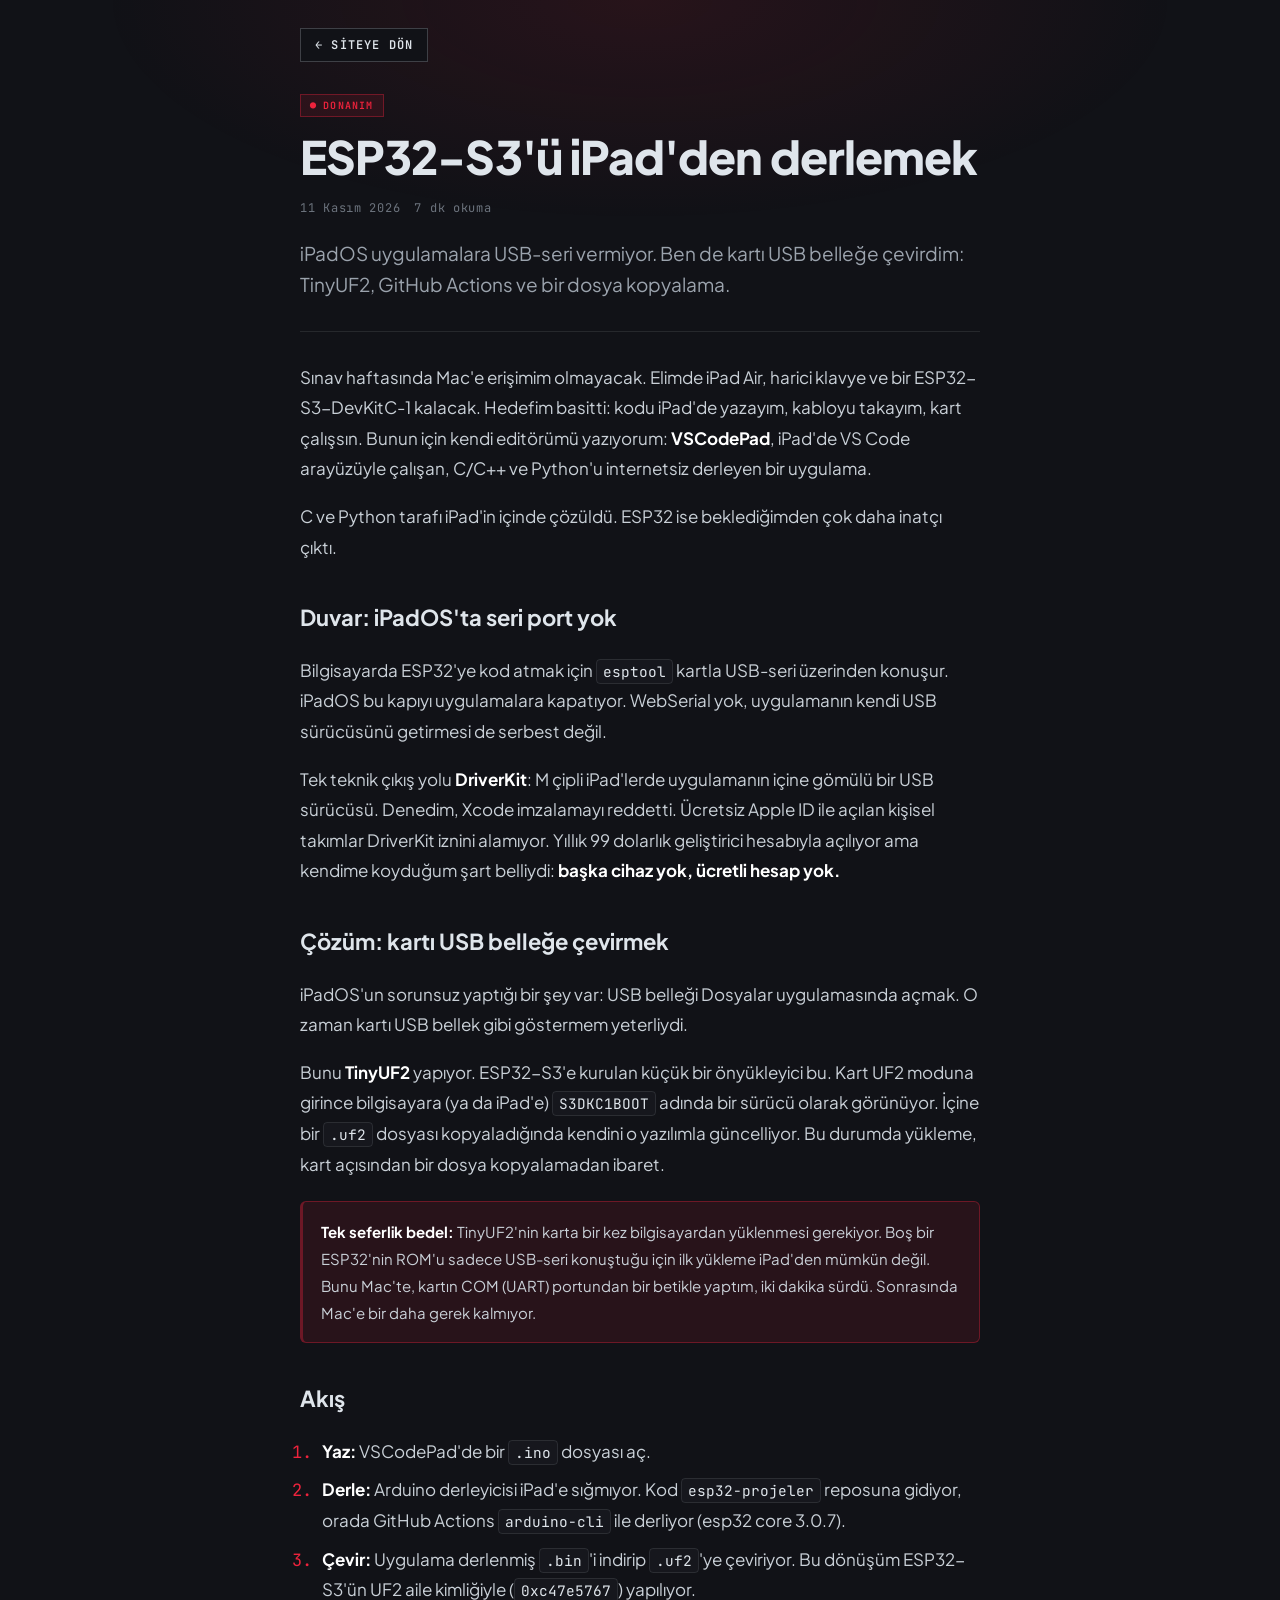
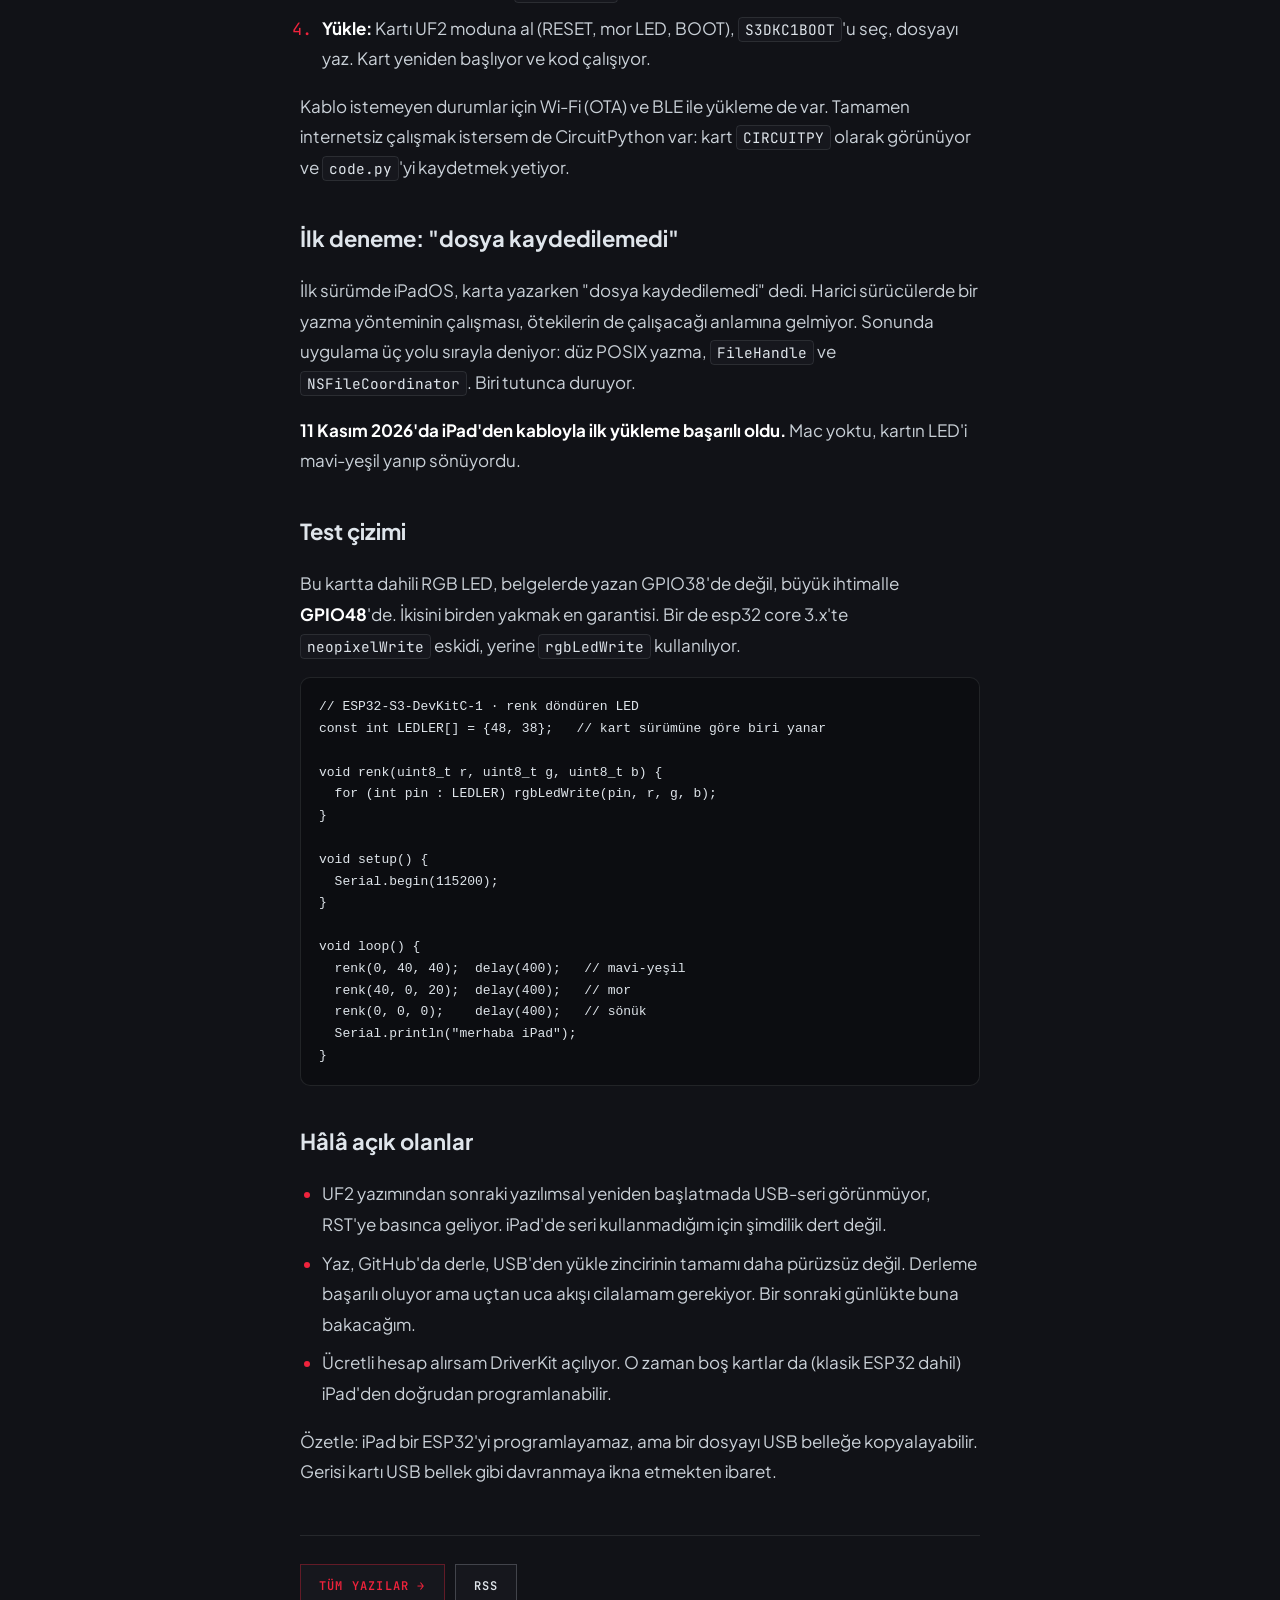
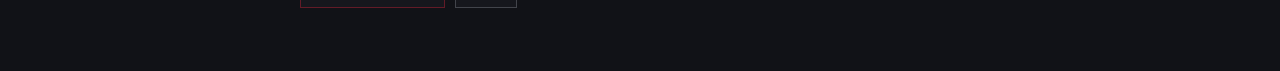
==== commit 2b747062: "Yeni ana renkler: Obsidian Black, Ice Grey, Racing Red" ====
--- a/yazi/esp32-ipadden-derlemek/index.html
+++ b/yazi/esp32-ipadden-derlemek/index.html
@@ -20,7 +20,7 @@
 <meta name="twitter:title" content="ESP32-S3&#x27;ü iPad&#x27;den derlemek">
 <meta name="twitter:description" content="iPadOS uygulamalara USB-seri vermiyor. Ben de kartı USB belleğe çevirdim: TinyUF2, GitHub Actions ve bir dosya kopyalama.">
 <meta name="twitter:image" content="https://minikdev-web.vercel.app/img/og.png">
-<meta name="theme-color" content="#050505">
+<meta name="theme-color" content="#111217">
 <link rel="alternate" type="application/rss+xml" title="Kayra · Minik.Dev" href="https://minikdev-web.vercel.app/feed.xml">
 <meta property="article:published_time" content="2026-11-11">
 <script type="application/ld+json">{"@context": "https://schema.org", "@type": "BlogPosting", "headline": "ESP32-S3'ü iPad'den derlemek", "description": "iPadOS uygulamalara USB-seri vermiyor. Ben de kartı USB belleğe çevirdim: TinyUF2, GitHub Actions ve bir dosya kopyalama.", "datePublished": "2026-11-11", "inLanguage": "tr", "author": {"@type": "Person", "name": "Kayra", "url": "https://minikdev-web.vercel.app/"}, "mainEntityOfPage": "https://minikdev-web.vercel.app/yazi/esp32-ipadden-derlemek/", "image": "https://minikdev-web.vercel.app/img/og.png"}</script>
@@ -105,5 +105,6 @@
     </div>
   </div>
 </div>
+<script src="/js/sayac.js"></script>
 </body>
 </html>
--- a/css/style.css
+++ b/css/style.css
@@ -1,9 +1,10 @@
 /* ===== RENKLER VE FONTLAR: hepsi buradan değişir ===== */
 :root{
-  --bg:#050505; --surface:#0b0b0b; --card:rgba(15,15,15,.82); --card-hi:rgba(22,22,22,.92);
-  --line:rgba(255,255,255,.10); --line2:rgba(255,255,255,.22);
-  --text:#f5f5f5; --muted:#a3a3a3; --dim:#737373; --white:#fff;
-  --red:#ef4444; --red-rgb:239,68,68; --red-dim:rgba(239,68,68,.10); --red-line:rgba(239,68,68,.35);
+  /* Palet: Obsidian Black #111217 · Ice Grey #DFE5EB · Racing Red #EF233C */
+  --bg:#111217; --surface:#16171d; --card:rgba(24,25,31,.82); --card-hi:rgba(30,32,39,.92);
+  --line:rgba(223,229,235,.10); --line2:rgba(223,229,235,.22);
+  --text:#DFE5EB; --muted:#9ba3ad; --dim:#6c737d; --white:#fff;
+  --red:#EF233C; --red-rgb:239,35,60; --red-dim:rgba(239,35,60,.10); --red-line:rgba(239,35,60,.35);
   --green:#4ade80; --amber:#fbbf24;
   --display:'Bebas Neue',Impact,sans-serif;
   --sans:'Plus Jakarta Sans',-apple-system,BlinkMacSystemFont,'Segoe UI',Roboto,sans-serif;
@@ -27,7 +28,7 @@
 /* Sol üstteki düğme grubu */
 .nav{position:fixed;top:14px;left:14px;z-index:50;display:flex;align-items:center;gap:10px;
   padding:5px 14px 5px 5px;border:1px solid var(--line);border-radius:40px;
-  background:rgba(8,8,8,.72);backdrop-filter:blur(16px);-webkit-backdrop-filter:blur(16px)}
+  background:rgba(17,18,23,.72);backdrop-filter:blur(16px);-webkit-backdrop-filter:blur(16px)}
 .nav-toggle{display:grid;align-content:center;justify-items:start;gap:4px;width:34px;height:34px;padding:0 9px;border:1px solid var(--line2);
   border-radius:50%;background:transparent;cursor:pointer;transition:.18s var(--ease)}
 .nav-toggle i{display:block;height:1.5px;width:100%;background:var(--text);border-radius:2px;transition:.25s var(--ease)}
@@ -41,7 +42,7 @@
 .side-scrim{position:fixed;inset:0;z-index:97;background:rgba(0,0,0,.55);backdrop-filter:blur(3px);-webkit-backdrop-filter:blur(3px);
   opacity:0;pointer-events:none;transition:opacity .35s var(--ease)}
 .side{position:fixed;top:0;left:0;bottom:0;z-index:98;display:flex;flex-direction:column;width:min(300px,84vw);padding:14px 14px 18px;
-  border-right:1px solid var(--line);background:rgba(8,8,8,.94);backdrop-filter:blur(18px);-webkit-backdrop-filter:blur(18px);
+  border-right:1px solid var(--line);background:rgba(17,18,23,.94);backdrop-filter:blur(18px);-webkit-backdrop-filter:blur(18px);
   transform:translateX(-102%);transition:transform .4s var(--ease);overflow-y:auto;touch-action:pan-y}
 .side::before{content:'';position:absolute;top:0;right:-1px;width:1px;height:120px;background:linear-gradient(var(--red),transparent)}
 .side-open .side{transform:none;box-shadow:24px 0 60px rgba(0,0,0,.5)}
@@ -105,28 +106,28 @@
   filter:drop-shadow(0 18px 30px rgba(0,0,0,.6));transition:transform .5s var(--ease)}
 .featured:hover .esp{transform:translate(-50%,-52%) rotate(-5deg) scale(1.03)}
 .esp-pcb{fill:#0d0d0d;stroke:rgba(255,255,255,.28);stroke-width:1.2}
-.esp-pin{fill:#1a1a1a;stroke:rgba(255,255,255,.35);stroke-width:.8;animation:espPin 3.2s linear infinite;animation-delay:calc(var(--i) * .12s)}
+.esp-pin{fill:#1d1e25;stroke:rgba(255,255,255,.35);stroke-width:.8;animation:espPin 3.2s linear infinite;animation-delay:calc(var(--i) * .12s)}
 .esp-trace{fill:none;stroke:rgba(var(--red-rgb),.28);stroke-width:1.4}
 .esp-sig{fill:none;stroke:var(--red);stroke-width:2;stroke-linecap:round;stroke-dasharray:14 400;animation:espSig 2.4s linear infinite}
 .esp-sig.b{animation-delay:1.2s}
-.esp-usb{fill:#1d1d1d;stroke:rgba(255,255,255,.5);stroke-width:1}
-.esp-usb-in{fill:#050505}
-.esp-btn{fill:#141414;stroke:rgba(255,255,255,.3)}
+.esp-usb{fill:#21232a;stroke:rgba(255,255,255,.5);stroke-width:1}
+.esp-usb-in{fill:#111217}
+.esp-btn{fill:#1a1b21;stroke:rgba(255,255,255,.3)}
 .esp-btn-c{fill:#2a2a2a;stroke:rgba(255,255,255,.45)}
-.esp-ic{fill:#141414;stroke:rgba(255,255,255,.25)}
+.esp-ic{fill:#1a1b21;stroke:rgba(255,255,255,.25)}
 .esp-led{fill:#fff;stroke:rgba(255,255,255,.4);animation:espLed 3s linear infinite}
 .esp-led-glow{fill:var(--red);animation:espLedGlow 3s linear infinite}
 .esp-pwr{fill:var(--green);animation:pulse 2s infinite}
 .esp-mod{fill:#101010;stroke:rgba(255,255,255,.3)}
 .esp-shield{fill:#1c1c1c;stroke:rgba(255,255,255,.55);stroke-width:1.2}
 .esp-ant{fill:none;stroke:rgba(var(--red-rgb),.8);stroke-width:2}
-.esp-chip{font:400 22px var(--display);letter-spacing:.06em;fill:#f5f5f5;text-anchor:middle}
+.esp-chip{font:400 22px var(--display);letter-spacing:.06em;fill:#DFE5EB;text-anchor:middle}
 .esp-lbl{font:600 8px var(--mono);letter-spacing:.12em;fill:rgba(255,255,255,.5)}
 .esp-lbl.c{text-anchor:middle}
 @keyframes espSig{from{stroke-dashoffset:14}to{stroke-dashoffset:-260}}
-@keyframes espPin{0%,8%{fill:var(--red)}16%,100%{fill:#1a1a1a}}
-@keyframes espLed{0%,100%{fill:#ef4444}33%{fill:#4ade80}66%{fill:#60a5fa}}
-@keyframes espLedGlow{0%,100%{fill:#ef4444;opacity:.9}33%{fill:#4ade80;opacity:.7}66%{fill:#60a5fa;opacity:.8}}
+@keyframes espPin{0%,8%{fill:var(--red)}16%,100%{fill:#1d1e25}}
+@keyframes espLed{0%,100%{fill:#EF233C}33%{fill:#4ade80}66%{fill:#60a5fa}}
+@keyframes espLedGlow{0%,100%{fill:#EF233C;opacity:.9}33%{fill:#4ade80;opacity:.7}66%{fill:#60a5fa;opacity:.8}}
 @media (prefers-reduced-motion:reduce){
   .portrait img,.portrait .scan,.portrait::before,.esp *{animation:none!important}
 }
@@ -279,7 +280,7 @@
 .agents p{margin:0;font-size:13px;color:var(--muted)}
 .agents li.on{border-color:var(--red-line);background:var(--red-dim)}
 .agents li.on .av{border-color:var(--red);background:var(--red);color:var(--bg)}
-.term{display:flex;flex-direction:column;border:1px solid var(--line);border-radius:10px;background:#020202;overflow:hidden;min-height:300px}
+.term{display:flex;flex-direction:column;border:1px solid var(--line);border-radius:10px;background:#0c0d11;overflow:hidden;min-height:300px}
 .term-bar{display:flex;align-items:center;gap:6px;padding:10px 12px;border-bottom:1px solid var(--line);font:11px var(--mono);color:var(--dim)}
 .term-bar i{width:9px;height:9px;border-radius:50%;background:var(--line2)}
 .term-bar span{margin-left:6px}
@@ -319,7 +320,7 @@
 .foot{display:flex;flex-wrap:wrap;justify-content:space-between;gap:10px;padding-top:30px;padding-bottom:30px;margin-top:60px;border-top:1px solid var(--line);font:11px var(--mono);color:var(--dim)}
 
 /* ===== OKUYUCU ===== */
-.reader{position:fixed;inset:0;z-index:100;overflow-y:auto;background:rgba(5,5,5,.96);backdrop-filter:blur(8px);-webkit-backdrop-filter:blur(8px);animation:fade .3s var(--ease)}
+.reader{position:fixed;inset:0;z-index:100;overflow-y:auto;background:rgba(17,18,23,.96);backdrop-filter:blur(8px);-webkit-backdrop-filter:blur(8px);animation:fade .3s var(--ease)}
 .reader[hidden]{display:none}
 @keyframes fade{from{opacity:0}}
 .reader-inner{max-width:720px;margin:0 auto;padding:30px 20px 80px}
@@ -330,16 +331,16 @@
 .reader .lede{font-size:19px;color:var(--muted);margin:22px 0 30px;padding-bottom:30px;border-bottom:1px solid var(--line)}
 .reader .body{font-size:17px;line-height:1.8}
 .reader .body h3{margin:36px 0 10px;font-size:22px}
-.reader .body p{color:#d4d4d4}
+.reader .body p{color:#c9d0d7}
 .reader .body a{color:var(--red);text-decoration:underline}
-.reader .body pre{padding:18px;border:1px solid var(--line);border-radius:10px;background:#020202;overflow-x:auto;font:13px/1.6 var(--mono)}
+.reader .body pre{padding:18px;border:1px solid var(--line);border-radius:10px;background:#0c0d11;overflow-x:auto;font:13px/1.6 var(--mono)}
 .reader .body img{border-radius:10px;margin:20px 0}
 .reader .body b{color:var(--white)}
-.reader .body ol,.reader .body ul{padding-left:22px;color:#d4d4d4}
+.reader .body ol,.reader .body ul{padding-left:22px;color:#c9d0d7}
 .reader .body li{margin-bottom:8px}
 .reader .body li::marker{color:var(--red);font-family:var(--mono)}
 .reader .body :not(pre)>code{padding:2px 6px;border:1px solid var(--line);border-radius:4px;background:var(--surface);font:.85em var(--mono);color:var(--text)}
-.reader .body .note{margin:22px 0;padding:16px 18px;border:1px solid var(--red-line);border-left-width:3px;background:var(--red-dim);border-radius:6px;font-size:15px;color:#d4d4d4}
+.reader .body .note{margin:22px 0;padding:16px 18px;border:1px solid var(--red-line);border-left-width:3px;background:var(--red-dim);border-radius:6px;font-size:15px;color:#c9d0d7}
 
 .toast{position:fixed;left:50%;bottom:24px;z-index:120;transform:translate(-50%,20px);opacity:0;padding:10px 16px;border:1px solid var(--red-line);background:var(--bg);font:12px var(--mono);pointer-events:none;transition:.3s var(--ease)}
 .toast.show{opacity:1;transform:translate(-50%,0)}
@@ -420,11 +421,11 @@
 .ajan .ajan-arti{display:none;position:absolute;left:-8.5px;top:-8.5px}
 .ajan.sec .ajan-ok{visibility:hidden}
 .ajan.sec .ajan-arti{display:block}
-.ajan-ad{position:absolute;left:11px;top:12px;padding:2px 4px;border-radius:3px;background:var(--c);color:#050505;font:600 8.5px/1.2 var(--mono);letter-spacing:.04em;white-space:nowrap;opacity:.85}
+.ajan-ad{position:absolute;left:11px;top:12px;padding:2px 4px;border-radius:3px;background:var(--c);color:#111217;font:600 8.5px/1.2 var(--mono);letter-spacing:.04em;white-space:nowrap;opacity:.85}
 .ajan.acik .ajan-ad{font-size:10px;padding:2px 6px;opacity:1}
 .ajan.konusuyor,.ajan.acik{z-index:2}
 .balon{position:absolute;left:14px;bottom:10px;max-width:190px;width:max-content;overflow-wrap:anywhere;padding:5px 9px;border:1px solid var(--c);border-radius:9px 9px 9px 2px;
-  background:rgba(8,8,8,.94);color:var(--text);font:11px/1.35 var(--mono);opacity:0;transform:translateY(4px) scale(.96);transform-origin:0 100%;transition:opacity .2s,transform .2s}
+  background:rgba(17,18,23,.94);color:var(--text);font:11px/1.35 var(--mono);opacity:0;transform:translateY(4px) scale(.96);transform-origin:0 100%;transition:opacity .2s,transform .2s}
 .ajan.konusuyor .balon{opacity:1;transform:none}
 /* Kavga: sinirlenen ajan titrer, balonu kırmızılaşır; arbedede etiketi kırmızı yanar */
 .ajan.sinirli .ajan-ok{animation:titre .14s steps(2) infinite}
@@ -447,8 +448,8 @@
 @keyframes kolarka{from{transform:rotate(15deg)}to{transform:rotate(-30deg)}}
 @keyframes tekme{from{transform:rotate(8deg)}to{transform:rotate(-42deg)}}
 @keyframes bacakarka{from{transform:rotate(-4deg)}to{transform:rotate(14deg)}}
-.ajan.sinirli .balon{border-color:#ef4444;color:#fecaca;font-weight:600}
-.ajan.arbede .ajan-ad{background:#ef4444;color:#fff}
+.ajan.sinirli .balon{border-color:#EF233C;color:#fecaca;font-weight:600}
+.ajan.arbede .ajan-ad{background:#EF233C;color:#fff}
 @keyframes titre{0%{transform:translate(-1px,1px) rotate(-7deg)}50%{transform:translate(1.5px,-1px) rotate(7deg)}100%{transform:translate(-1px,0) rotate(-3deg)}}
 
 /* Panel: altta ortada hap şeklinde */
@@ -459,7 +460,7 @@
 .ajan-hud{transition:left .8s var(--ease),transform .8s var(--ease),bottom .8s var(--ease)}
 .ajan-hud[data-mod="planlama"],.ajan-hud[data-mod="gizli"]{left:calc(100% - 16px);transform:translateX(-100%)}
 .ajan-hud[data-mod="planlama"] .ajan-hud-bar,.ajan-hud[data-mod="gizli"] .ajan-hud-bar{gap:4px;padding:4px 4px 4px 14px;border-radius:40px;
-  border-color:var(--line);background:rgba(8,8,8,.72);backdrop-filter:blur(16px);-webkit-backdrop-filter:blur(16px);box-shadow:none;font-size:12px}
+  border-color:var(--line);background:rgba(17,18,23,.72);backdrop-filter:blur(16px);-webkit-backdrop-filter:blur(16px);box-shadow:none;font-size:12px}
 .ajan-hud[data-mod="planlama"] .hud-durum,.ajan-hud[data-mod="planlama"] .hud-ayrac{display:none}
 .ajan-hud[data-mod="planlama"] .hud-sayi{display:inline-flex;align-items:center;margin-right:4px}
 .ajan-hud[data-mod="planlama"] .hud-sayi::before{content:'';width:6px;height:6px;margin-right:8px;border-radius:50%;background:var(--red);animation:pulse 1.6s infinite}
@@ -515,7 +516,7 @@
   font:700 12px/1.2 var(--mono);letter-spacing:.04em;white-space:nowrap;box-shadow:0 2px 10px rgba(0,0,0,.55)}
 .mnk.yaziyor .mnk-ad{left:14px;top:16px}
 .mnk-balon{position:absolute;left:28px;bottom:4px;max-width:230px;width:max-content;padding:6px 11px;border:1px solid var(--red);border-radius:11px 11px 11px 2px;
-  background:rgba(8,8,8,.95);color:var(--text);font:12px/1.35 var(--mono);opacity:0;transform:translateY(4px) scale(.96);transform-origin:0 100%;transition:opacity .2s,transform .2s}
+  background:rgba(17,18,23,.95);color:var(--text);font:12px/1.35 var(--mono);opacity:0;transform:translateY(4px) scale(.96);transform-origin:0 100%;transition:opacity .2s,transform .2s}
 .mnk.konusuyor .mnk-balon{opacity:1;transform:none}
 .mnk-sec{position:absolute;left:0;top:0;width:0;height:0;border:1.5px solid var(--red);background:rgba(var(--red-rgb),.06);opacity:0;transition:opacity .35s}
 .mnk-sec.acik{opacity:1}
@@ -579,7 +580,7 @@
 .admin-who b{color:var(--text)}
 
 /* İçerik düzenleyici */
-.editor{position:fixed;inset:0;z-index:110;display:flex;flex-direction:column;background:rgba(5,5,5,.97);backdrop-filter:blur(8px);-webkit-backdrop-filter:blur(8px);animation:fade .25s var(--ease)}
+.editor{position:fixed;inset:0;z-index:110;display:flex;flex-direction:column;background:rgba(17,18,23,.97);backdrop-filter:blur(8px);-webkit-backdrop-filter:blur(8px);animation:fade .25s var(--ease)}
 .editor[hidden]{display:none}
 .editor-bar{display:flex;flex-wrap:wrap;align-items:center;gap:10px;padding:12px 16px;border-bottom:1px solid var(--line)}
 .editor-title{margin:0;font:600 12px var(--mono);letter-spacing:.12em}
@@ -597,6 +598,46 @@
   font:13px/1.6 var(--mono);tab-size:2;white-space:pre;overflow:auto}
 .editor-not{margin:0;padding:8px 16px;border-top:1px solid var(--line);font:11px var(--mono);color:var(--dim)}
 html.editor-acik{overflow:hidden}
+
+/* ---------- YÖNETİCİ › İSTATİSTİK (js/istatistik.js) ---------- */
+.istat-govde{flex:1;overflow:auto;padding:20px 16px 32px;display:grid;gap:22px;align-content:start;max-width:1100px;width:100%;margin:0 auto;box-sizing:border-box}
+.istat-kaynak{display:flex;gap:4px}
+.istat-kaynak .btn[aria-pressed="true"]{color:var(--red);border-color:var(--red-line);background:var(--red-dim)}
+.istat-etiket{margin:0 0 10px;font:600 10px var(--mono);letter-spacing:.14em;color:var(--dim)}
+.istat-kutular{display:grid;grid-template-columns:repeat(4,1fr);gap:10px}
+.istat-kutu{padding:14px 16px;border:1px solid var(--line);border-radius:var(--r);background:var(--card)}
+.istat-kutu:first-child{border-color:var(--red-line)}
+.istat-sayi{margin:0;font:400 48px/1 var(--display);color:var(--text)}
+.istat-sayi small{margin-left:8px;font:500 12px var(--mono);letter-spacing:.08em;color:var(--muted)}
+.istat-alt{margin:8px 0 0;font:11px var(--mono);color:var(--muted)}
+.istat-grafik{padding:16px;border:1px solid var(--line);border-radius:var(--r);background:var(--card)}
+.istat-cubuklar{display:flex;align-items:flex-end;gap:2px;height:150px;border-bottom:1px solid var(--line2)}
+.istat-cubuk{position:relative;flex:1;height:100%;display:flex;align-items:flex-end;outline:none;cursor:default}
+.istat-cubuk i{display:block;width:100%;background:var(--red);border-radius:4px 4px 0 0;opacity:.85}
+.istat-cubuk:last-child i{opacity:1}
+.istat-cubuk:hover i,.istat-cubuk:focus-visible i{opacity:1;box-shadow:0 0 0 2px var(--white)}
+.istat-cubuk:hover::after,.istat-cubuk:focus-visible::after{content:attr(data-ip);position:absolute;bottom:calc(100% + 6px);right:0;z-index:2;
+  padding:6px 9px;white-space:nowrap;border:1px solid var(--line2);border-radius:8px;background:var(--surface);font:11px var(--mono);color:var(--text);pointer-events:none}
+.istat-cubuk:nth-child(-n+12):hover::after,.istat-cubuk:nth-child(-n+12):focus-visible::after{right:auto;left:0}
+.istat-eksen{display:flex;justify-content:space-between;margin-top:6px;font:10px var(--mono);color:var(--dim)}
+.istat-listeler{display:grid;grid-template-columns:repeat(3,1fr);gap:10px}
+.istat-liste{padding:16px;border:1px solid var(--line);border-radius:var(--r);background:var(--card);min-width:0}
+.istat-liste ol{margin:0;padding:0;list-style:none;display:grid;gap:4px}
+.istat-liste li{position:relative;display:flex;gap:10px;align-items:center;padding:6px 8px;border-radius:6px;font:12px var(--mono);overflow:hidden}
+.istat-liste li i{position:absolute;inset:0 auto 0 0;background:var(--red-dim);z-index:0}
+.istat-liste .ad,.istat-liste b{position:relative;z-index:1}
+.istat-liste .ad{flex:1;min-width:0;overflow:hidden;text-overflow:ellipsis;white-space:nowrap;color:var(--muted)}
+.istat-liste b{color:var(--text);font-weight:600}
+.istat-yok,.istat-not{margin:0;font:11px var(--mono);color:var(--dim)}
+.istat-bos{padding:20px;border:1px dashed var(--line2);border-radius:var(--r);font:13px/1.7 var(--sans);color:var(--muted)}
+.istat-bos b{color:var(--text)}
+.istat-bos code{font:12px var(--mono);color:var(--amber);word-break:break-all}
+.istat-bos ol{margin:8px 0 0;padding-left:20px}
+@media (max-width:820px){
+  .istat-kutular{grid-template-columns:repeat(2,1fr)}
+  .istat-listeler{grid-template-columns:1fr}
+  .istat-sayi{font-size:38px}
+}
 @media (max-width:600px){
   .editor-satir{display:none}
   .editor-bar{gap:6px;padding:10px}
@@ -617,6 +658,9 @@
 .foot-links a{letter-spacing:.08em;transition:color .18s}
 .foot-links a:hover{color:var(--red)}
 .foot-links .foot-top{color:var(--muted)}
+.foot-links{order:1}
+.foot-gizlilik{order:2;flex-basis:100%;margin:0;max-width:72ch;line-height:1.7;letter-spacing:.02em}
+.foot-gizlilik b{color:var(--muted);font-weight:500;letter-spacing:.12em;margin-right:8px}
 
 /* Okuyucu: ilerleme çubuğu + yazı sonu */
 .reader-bar{position:sticky;top:0;z-index:3;height:3px;margin-bottom:-3px;background:transparent}
@@ -703,7 +747,7 @@
   /* Okuyucu: GERİ tuşu yazının üstünde kayarken arkası boş kalmasın */
   .reader-inner{padding-top:0}
   .reader-close{top:0;display:block;width:calc(100% + 40px);margin:0 -20px;padding:max(14px,env(safe-area-inset-top)) 20px 14px;
-    border:0;border-bottom:1px solid var(--line);background:rgba(5,5,5,.92);backdrop-filter:blur(10px);-webkit-backdrop-filter:blur(10px);
+    border:0;border-bottom:1px solid var(--line);background:rgba(17,18,23,.92);backdrop-filter:blur(10px);-webkit-backdrop-filter:blur(10px);
     text-align:left;z-index:2}
   .reader article{margin-top:22px}
   .reader .body{font-size:16.5px}
@@ -762,9 +806,9 @@
 
 /* ===== SON COMMIT KAPAĞI (öne çıkan yazı, js/app.js → CIZIM) ===== */
 .son-commit{position:absolute;top:14px;left:14px;z-index:2;display:inline-flex;align-items:center;gap:7px;padding:5px 10px;
-  border:1px solid var(--red-line);background:rgba(5,5,5,.82);font:600 10px var(--mono);letter-spacing:.12em;color:var(--text);white-space:nowrap}
+  border:1px solid var(--red-line);background:rgba(17,18,23,.82);font:600 10px var(--mono);letter-spacing:.12em;color:var(--text);white-space:nowrap}
 .son-commit::before{content:'';width:6px;height:6px;border-radius:50%;background:var(--green);box-shadow:0 0 8px var(--green);animation:pulse 1.6s infinite}
-.il-ad{font:400 30px var(--display);letter-spacing:.04em;fill:#050505}
+.il-ad{font:400 30px var(--display);letter-spacing:.04em;fill:#111217}
 .il-satir{fill:rgba(255,255,255,.16)}
 .il-satir.k{fill:rgba(var(--red-rgb),.55)}
 .il-satir.y{fill:rgba(74,222,128,.5)}
@@ -772,9 +816,9 @@
 .il-imlec{animation:ilGez 7s ease-in-out infinite}
 .il-imlec.a{animation-delay:-1s}.il-imlec.b{animation-delay:-3.4s;animation-duration:8s}.il-imlec.c{animation-delay:-5.2s;animation-duration:6.4s}
 @keyframes ilGez{0%,100%{transform:translate(60px,70px)}25%{transform:translate(220px,115px)}50%{transform:translate(320px,80px)}75%{transform:translate(150px,140px)}}
-.il-centik{fill:#050505;stroke:rgba(255,255,255,.3);transform-box:fill-box;transform-origin:center;animation:ilCentik 4s var(--ease) infinite}
+.il-centik{fill:#111217;stroke:rgba(255,255,255,.3);transform-box:fill-box;transform-origin:center;animation:ilCentik 4s var(--ease) infinite}
 @keyframes ilCentik{0%,40%,100%{transform:scaleX(1)}55%,85%{transform:scaleX(2.1)}}
-.il-dock{fill:#1d1d1d;stroke:rgba(255,255,255,.35)}
+.il-dock{fill:#21232a;stroke:rgba(255,255,255,.35)}
 .il-dock.z{fill:var(--red);stroke:#fff;transform-box:fill-box;animation:ilZipla 1.6s ease-in-out infinite}
 @keyframes ilZipla{0%,60%,100%{transform:none}20%{transform:translateY(-12px)}40%{transform:translateY(-4px)}}
 @media (prefers-reduced-motion:reduce){.il *{animation:none!important}}
